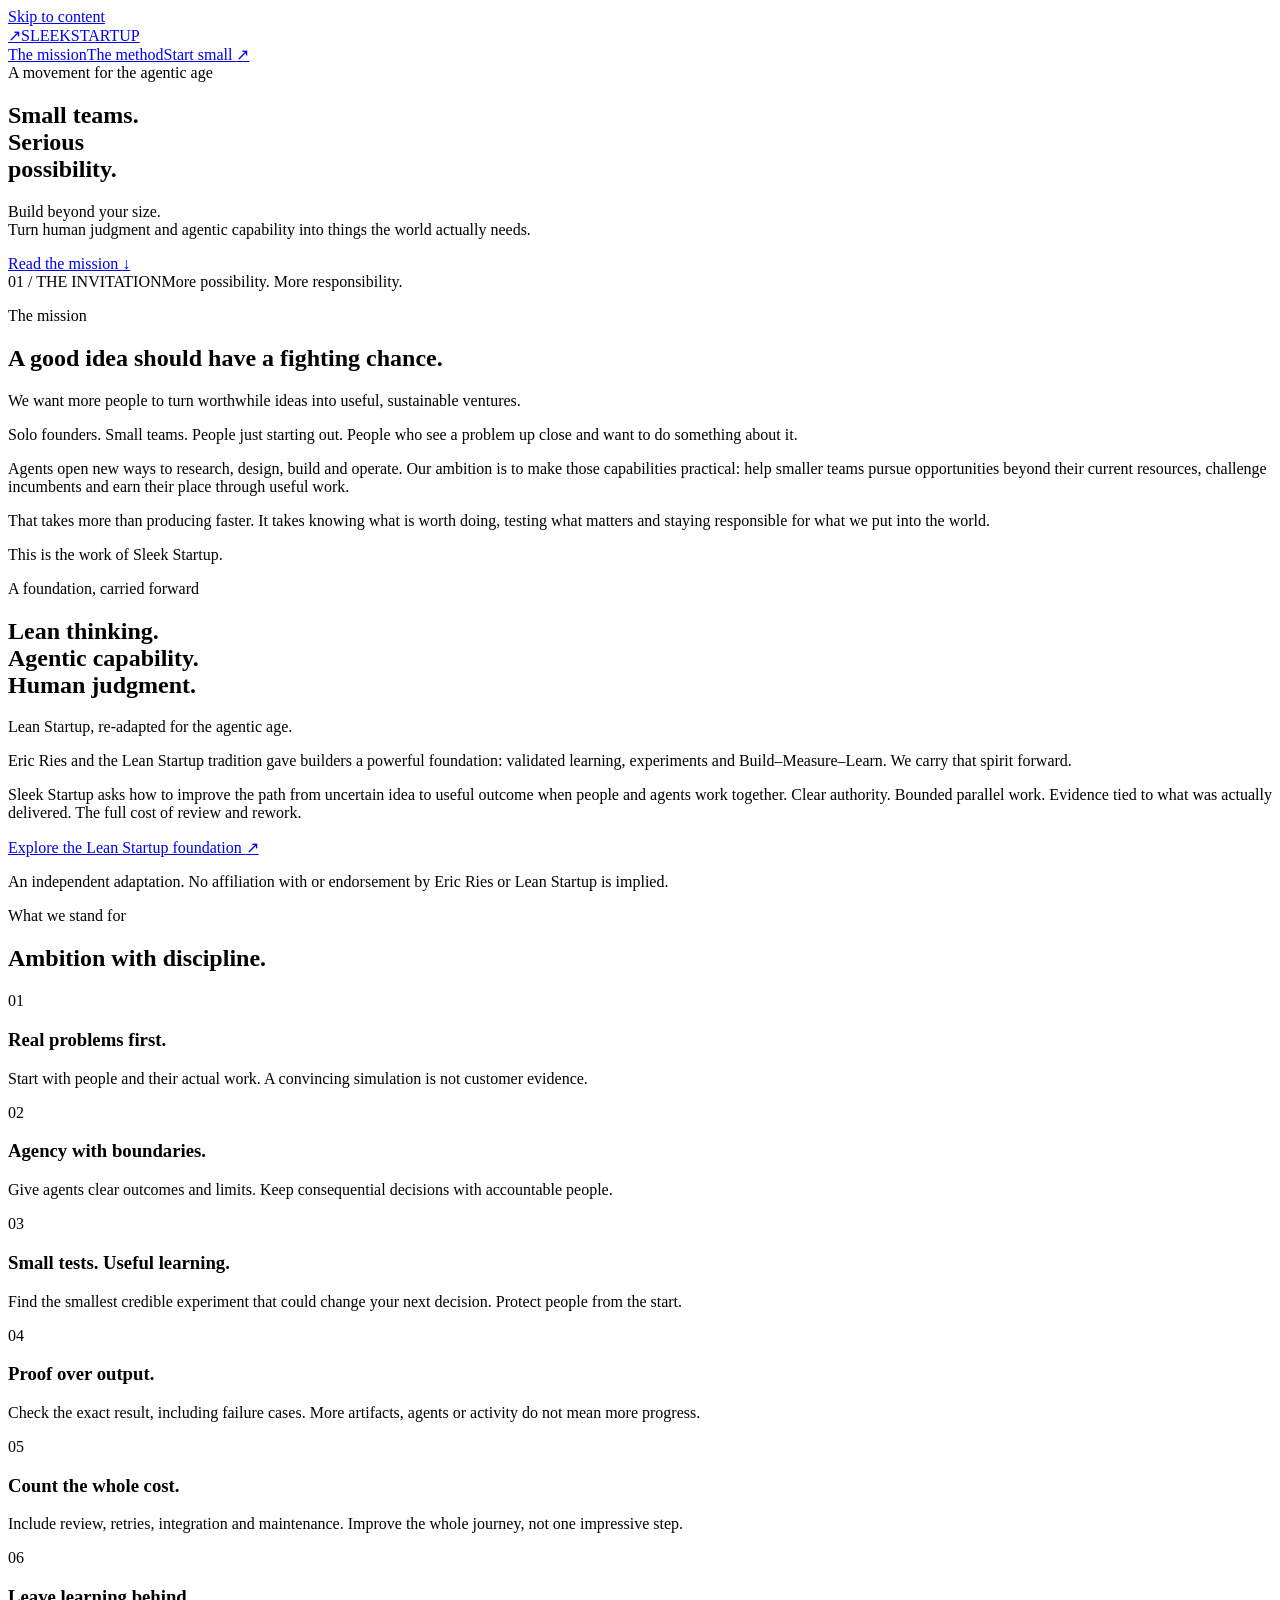
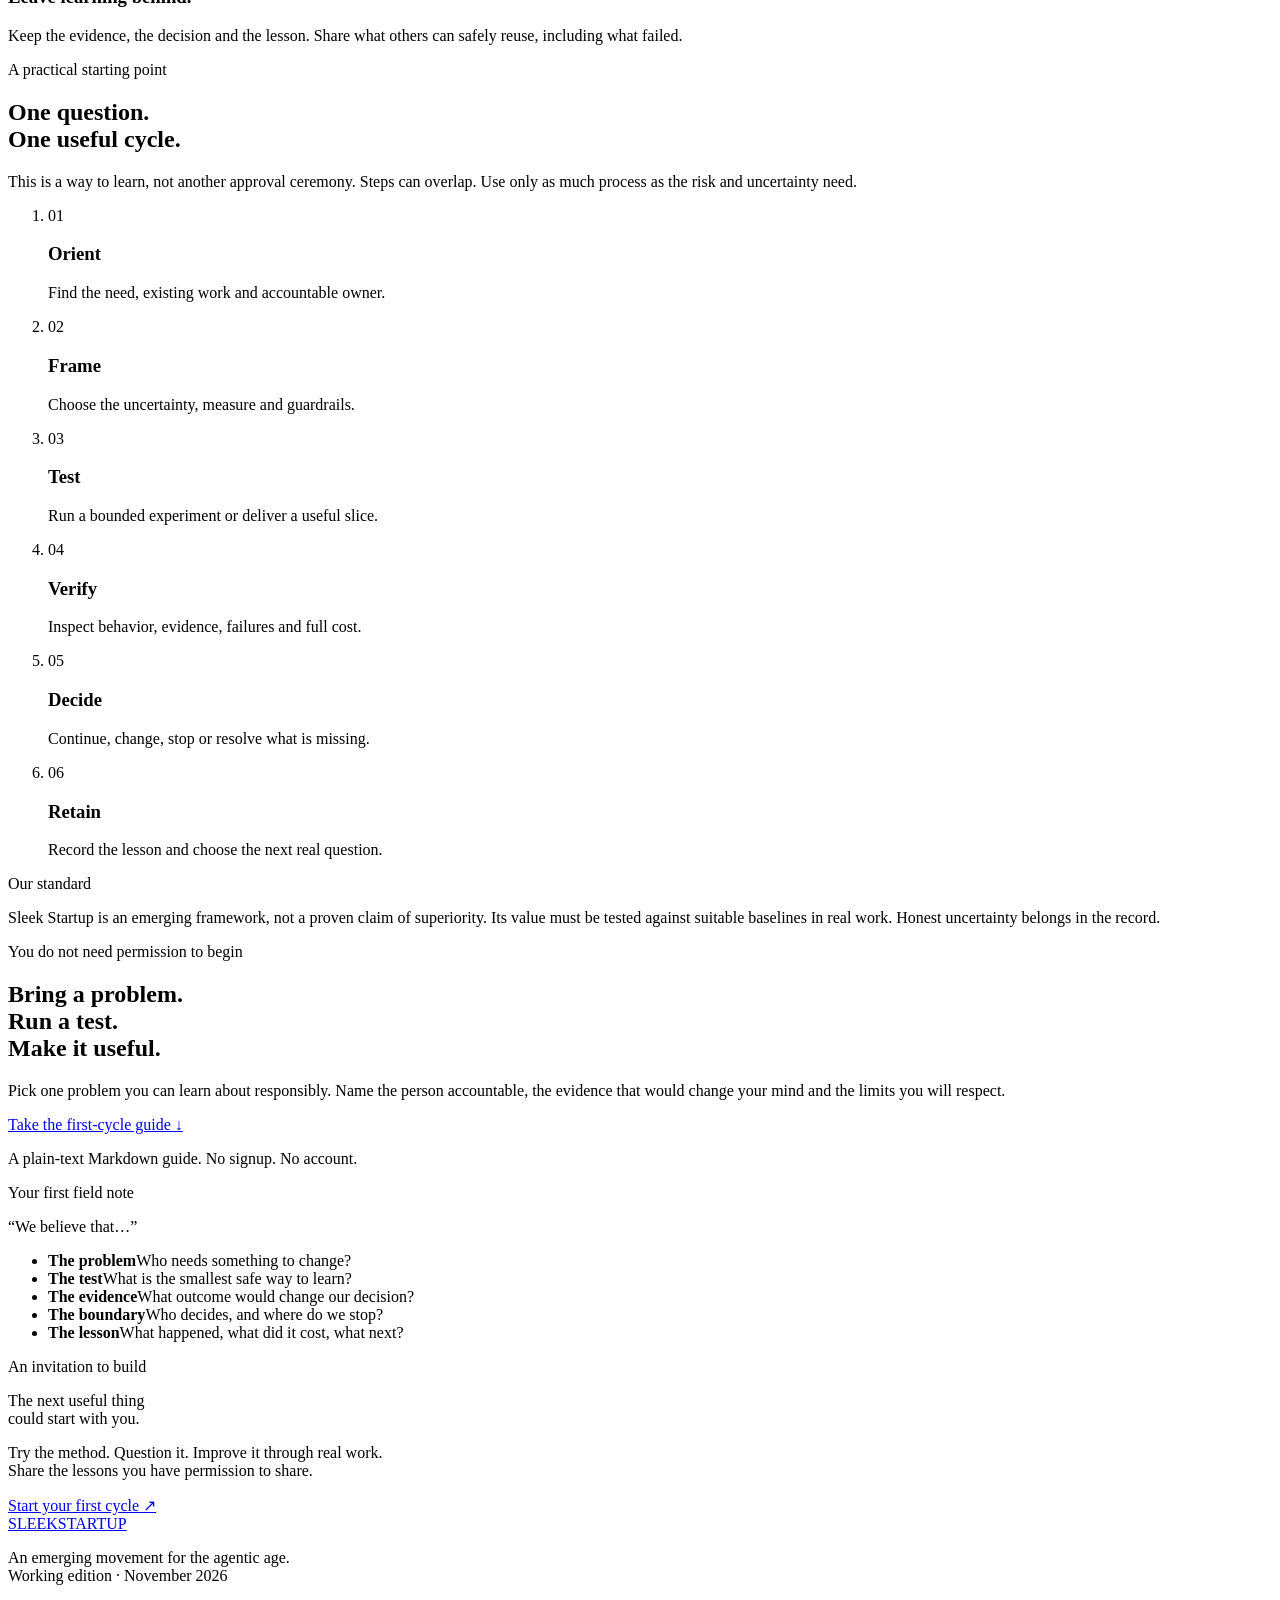
==== site/index.html @ 7b655950 "Add Sleek mission site: index.html" ====
<!doctype html>
<html lang="en">
<head>
<meta charset="utf-8"><meta name="viewport" content="width=device-width, initial-scale=1">
<title>Sleek Startup · Build beyond your size</title>
<meta name="description" content="A movement for founders and small teams building with agents. Lean Startup, re-adapted for the agentic age: real problems, bounded experiments, useful outcomes.">
<meta name="theme-color" content="#f4f1e9">
<meta property="og:title" content="Sleek Startup · Build beyond your size"><meta property="og:description" content="Small teams. Serious possibility. A movement to turn agentic capability into useful, responsible outcomes."><meta property="og:type" content="website">
<link rel="icon" href="favicon.svg" type="image/svg+xml"><link rel="stylesheet" href="styles.css">
</head>
<body>
<a class="skip" href="#main">Skip to content</a>
<header class="nav wrap"><a class="brand" href="#" aria-label="Sleek Startup home"><span class="mark" aria-hidden="true">↗</span>SLEEK<span class="brand-sub">STARTUP</span></a><nav aria-label="Main navigation"><a href="#mission">The mission</a><a href="#method">The method</a><a class="nav-cta" href="#start">Start small <span aria-hidden="true">↗</span></a></nav></header>
<main id="main">
<section class="hero wrap" aria-labelledby="hero-title"><div class="eyebrow"><span class="dot"></span>A movement for the agentic age</div><h1 id="hero-title">Small teams.<br>Serious<br><span class="accent">possibility.</span></h1><div class="hero-bottom"><p>Build beyond your size.<br>Turn human judgment and agentic capability into things the world actually needs.</p><a class="button" href="#mission">Read the mission <span aria-hidden="true">↓</span></a></div><div class="hero-note"><span>01 / THE INVITATION</span><span>More possibility. More responsibility.</span></div></section>
<section class="mission dark" id="mission"><div class="wrap mission-grid"><div><p class="eyebrow">The mission</p><h2>A good idea should have a fighting chance.</h2></div><div class="mission-copy"><p class="lead">We want more people to turn worthwhile ideas into useful, sustainable ventures.</p><p>Solo founders. Small teams. People just starting out. People who see a problem up close and want to do something about it.</p><p>Agents open new ways to research, design, build and operate. Our ambition is to make those capabilities practical: help smaller teams pursue opportunities beyond their current resources, challenge incumbents and earn their place through useful work.</p><p>That takes more than producing faster. It takes knowing what is worth doing, testing what matters and staying responsible for what we put into the world.</p><p class="mission-signoff">This is the work of Sleek Startup.</p></div></div></section>
<section class="wrap inheritance" aria-labelledby="inheritance-title"><p class="eyebrow">A foundation, carried forward</p><div class="split"><h2 id="inheritance-title">Lean thinking.<br>Agentic capability.<br>Human judgment.</h2><div><p class="lead">Lean Startup, re-adapted for the agentic age.</p><p>Eric Ries and the Lean Startup tradition gave builders a powerful foundation: validated learning, experiments and Build–Measure–Learn. We carry that spirit forward.</p><p>Sleek Startup asks how to improve the path from uncertain idea to useful outcome when people and agents work together. Clear authority. Bounded parallel work. Evidence tied to what was actually delivered. The full cost of review and rework.</p><a class="text-link" href="https://theleanstartup.com/principles">Explore the Lean Startup foundation <span aria-hidden="true">↗</span></a><p class="fine">An independent adaptation. No affiliation with or endorsement by Eric Ries or Lean Startup is implied.</p></div></div></section>
<section class="principles wrap" aria-labelledby="principles-title"><div class="section-head"><p class="eyebrow">What we stand for</p><h2 id="principles-title">Ambition with discipline.</h2></div><div class="principle-grid"><article><span class="number">01</span><h3>Real problems first.</h3><p>Start with people and their actual work. A convincing simulation is not customer evidence.</p></article><article><span class="number">02</span><h3>Agency with boundaries.</h3><p>Give agents clear outcomes and limits. Keep consequential decisions with accountable people.</p></article><article><span class="number">03</span><h3>Small tests. Useful learning.</h3><p>Find the smallest credible experiment that could change your next decision. Protect people from the start.</p></article><article><span class="number">04</span><h3>Proof over output.</h3><p>Check the exact result, including failure cases. More artifacts, agents or activity do not mean more progress.</p></article><article><span class="number">05</span><h3>Count the whole cost.</h3><p>Include review, retries, integration and maintenance. Improve the whole journey, not one impressive step.</p></article><article><span class="number">06</span><h3>Leave learning behind.</h3><p>Keep the evidence, the decision and the lesson. Share what others can safely reuse, including what failed.</p></article></div></section>
<section class="method" id="method"><div class="wrap"><div class="section-head"><p class="eyebrow">A practical starting point</p><h2>One question.<br>One useful cycle.</h2><p class="intro">This is a way to learn, not another approval ceremony. Steps can overlap. Use only as much process as the risk and uncertainty need.</p></div><ol class="loop"><li><span>01</span><h3>Orient</h3><p>Find the need, existing work and accountable owner.</p></li><li><span>02</span><h3>Frame</h3><p>Choose the uncertainty, measure and guardrails.</p></li><li><span>03</span><h3>Test</h3><p>Run a bounded experiment or deliver a useful slice.</p></li><li><span>04</span><h3>Verify</h3><p>Inspect behavior, evidence, failures and full cost.</p></li><li><span>05</span><h3>Decide</h3><p>Continue, change, stop or resolve what is missing.</p></li><li><span>06</span><h3>Retain</h3><p>Record the lesson and choose the next real question.</p></li></ol><div class="evidence-note"><span class="evidence-label">Our standard</span><p>Sleek Startup is an emerging framework, not a proven claim of superiority. Its value must be tested against suitable baselines in real work. Honest uncertainty belongs in the record.</p></div></div></section>
<section class="wrap start" id="start"><div><p class="eyebrow">You do not need permission to begin</p><h2>Bring a problem.<br>Run a test.<br><span class="accent">Make it useful.</span></h2><p class="intro">Pick one problem you can learn about responsibly. Name the person accountable, the evidence that would change your mind and the limits you will respect.</p><a class="button" href="first-cycle.md" download>Take the first-cycle guide <span aria-hidden="true">↓</span></a><p class="fine">A plain-text Markdown guide. No signup. No account.</p></div><aside class="field-note"><p class="eyebrow">Your first field note</p><p class="note-title">“We believe that…”</p><ul><li><strong>The problem</strong><span>Who needs something to change?</span></li><li><strong>The test</strong><span>What is the smallest safe way to learn?</span></li><li><strong>The evidence</strong><span>What outcome would change our decision?</span></li><li><strong>The boundary</strong><span>Who decides, and where do we stop?</span></li><li><strong>The lesson</strong><span>What happened, what did it cost, what next?</span></li></ul></aside></section>
<section class="closing dark"><div class="wrap"><p class="eyebrow">An invitation to build</p><p class="closing-line">The next useful thing<br>could start with you.</p><p>Try the method. Question it. Improve it through real work.<br>Share the lessons you have permission to share.</p><a class="text-link" href="#start">Start your first cycle <span aria-hidden="true">↗</span></a></div></section>
</main>
<footer class="wrap footer"><a class="brand" href="#">SLEEK<span class="brand-sub">STARTUP</span></a><p>An emerging movement for the agentic age.<br>Working edition · November 2026</p><a href="https://askaconsult.com">An ASKA initiative <span aria-hidden="true">↗</span></a></footer>
</body></html>
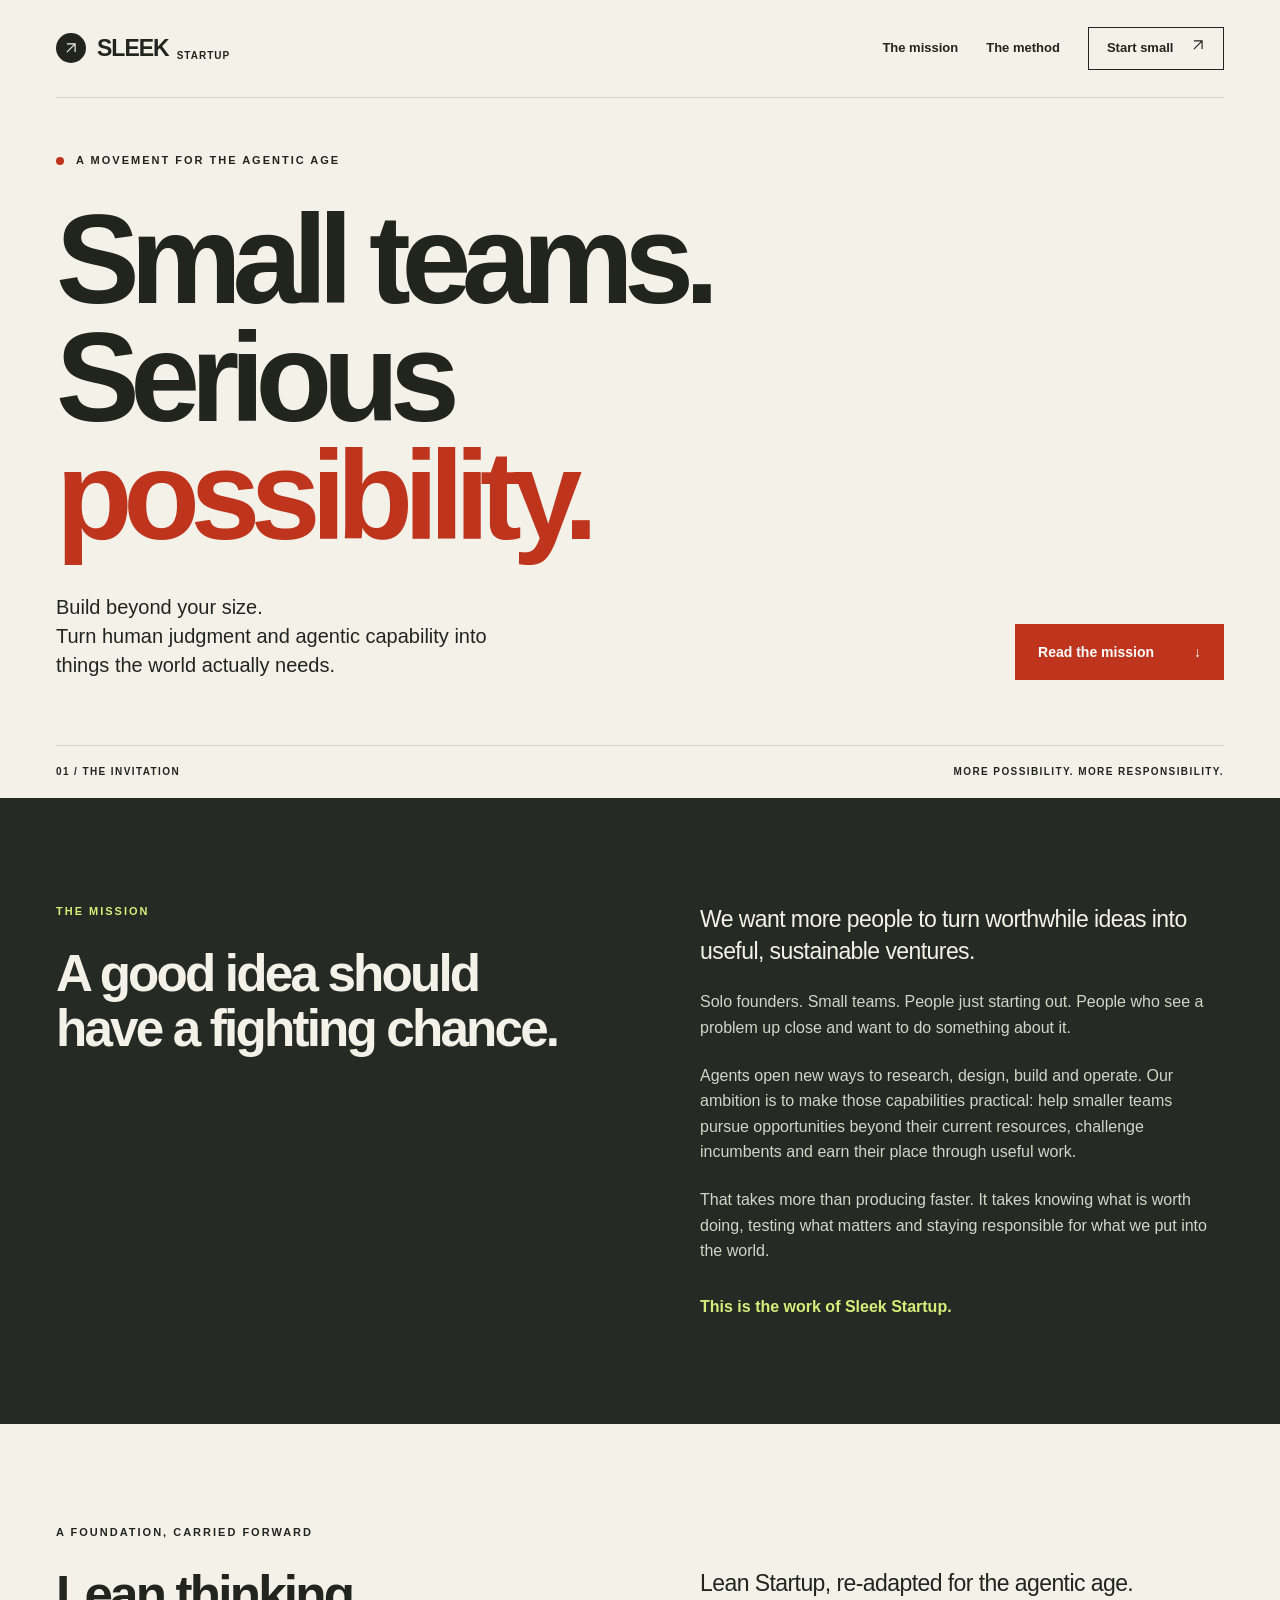
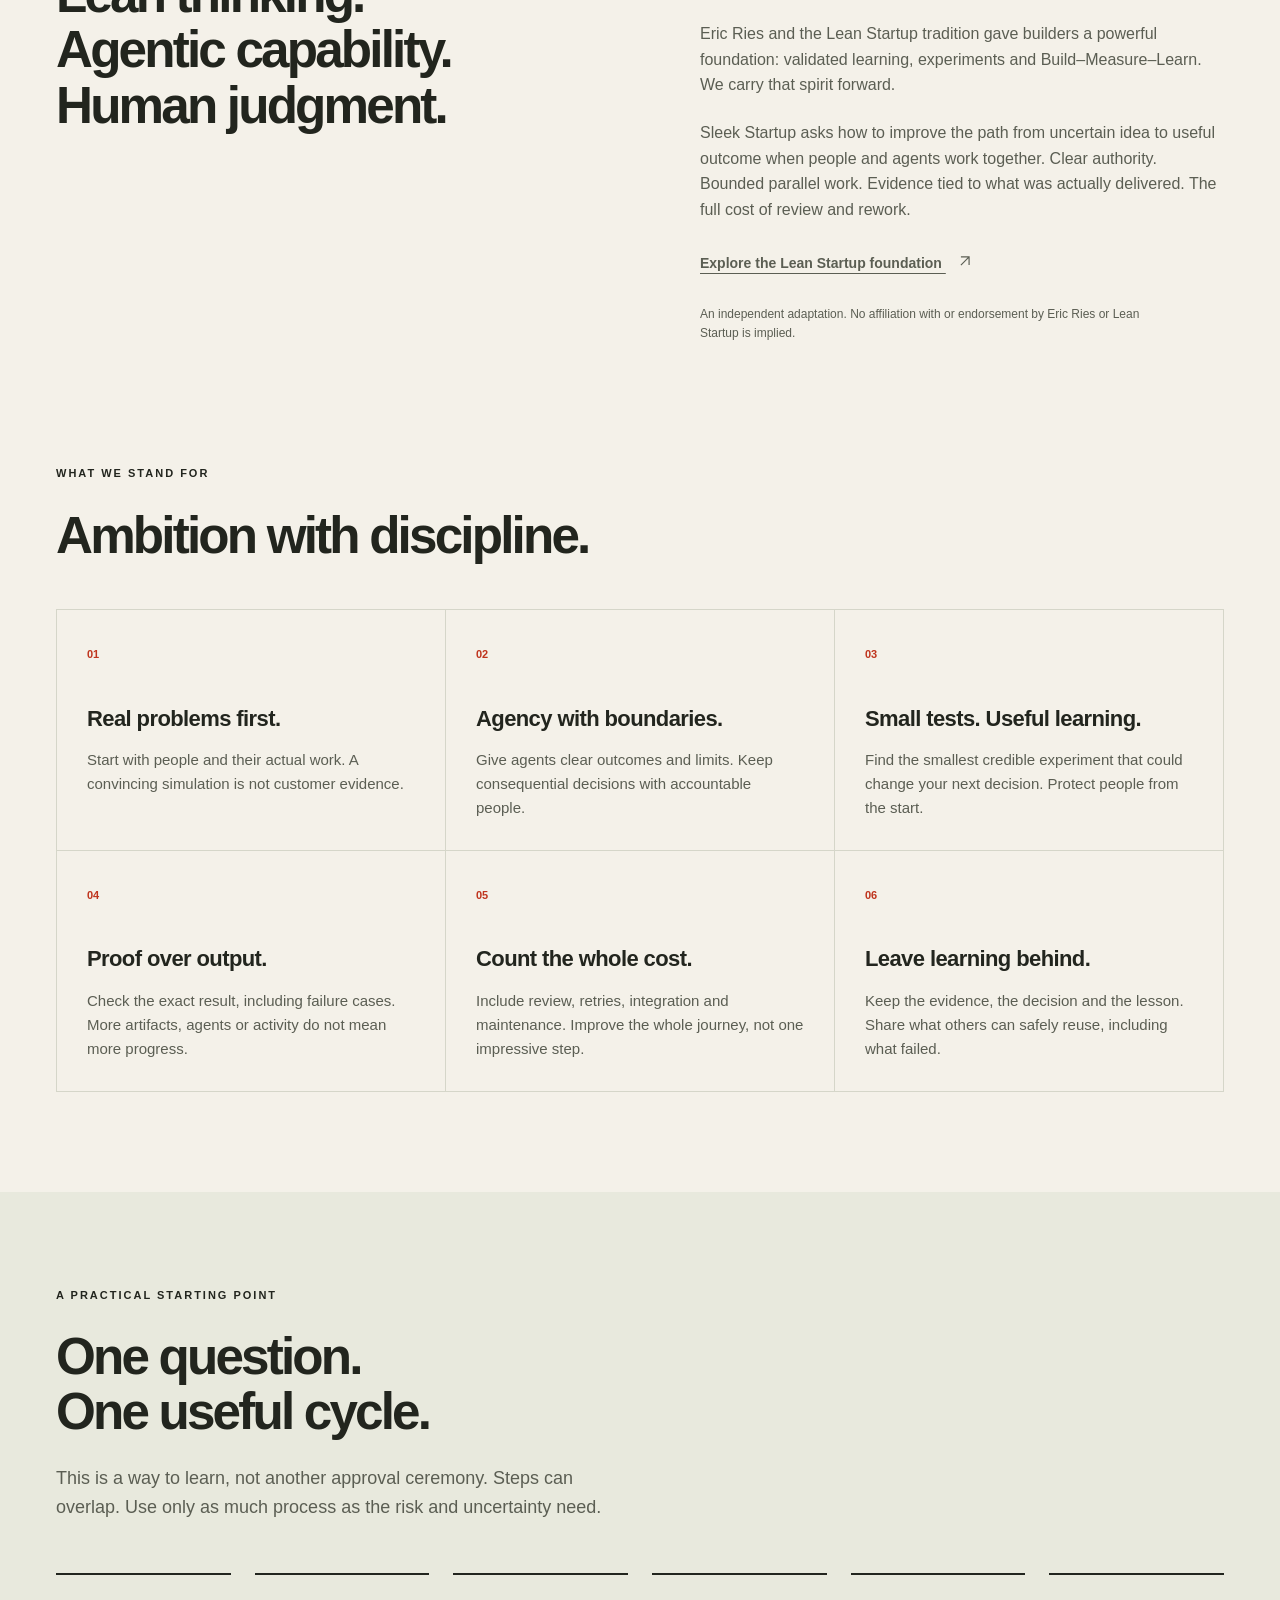
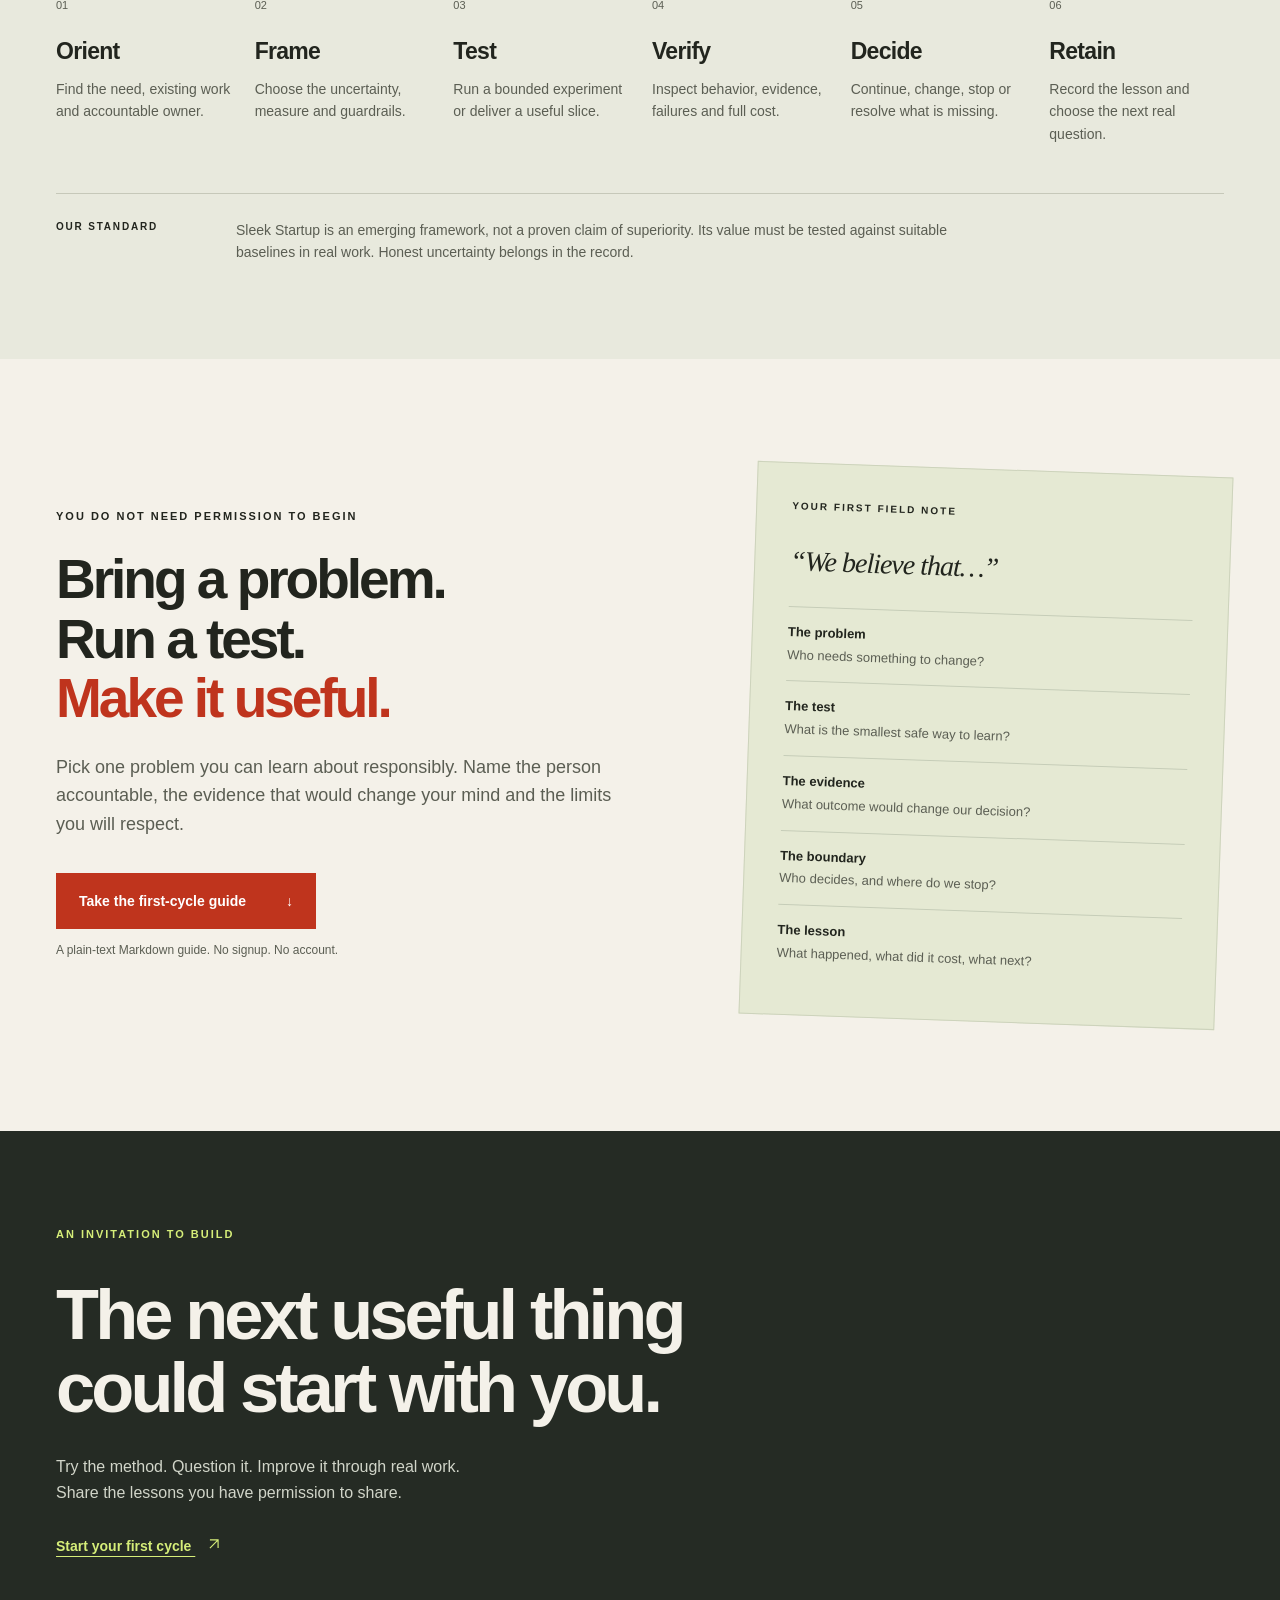
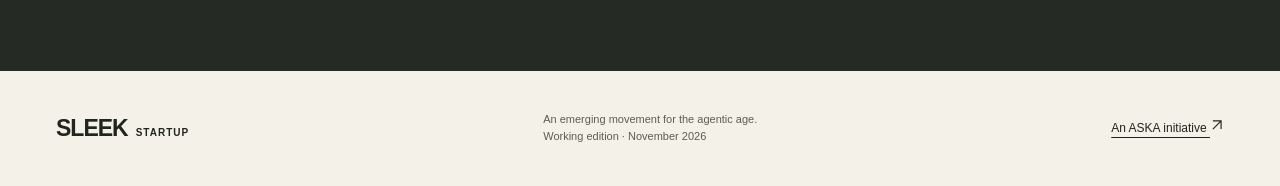
==== commit 8d08bbf8: "Use portable inline SVG arrows instead of font glyphs" ====
--- a/site/index.html
+++ b/site/index.html
@@ -10,15 +10,15 @@
 </head>
 <body>
 <a class="skip" href="#main">Skip to content</a>
-<header class="nav wrap"><a class="brand" href="#" aria-label="Sleek Startup home"><span class="mark" aria-hidden="true">↗</span>SLEEK<span class="brand-sub">STARTUP</span></a><nav aria-label="Main navigation"><a href="#mission">The mission</a><a href="#method">The method</a><a class="nav-cta" href="#start">Start small <span aria-hidden="true">↗</span></a></nav></header>
+<header class="nav wrap"><a class="brand" href="#" aria-label="Sleek Startup home"><span class="mark" aria-hidden="true"><svg width="14" height="14" viewBox="0 0 24 24" fill="none" stroke="currentColor" stroke-width="2" aria-hidden="true" focusable="false"><path d="M5 19 19 5M5 5h14v14"/></svg></span>SLEEK<span class="brand-sub">STARTUP</span></a><nav aria-label="Main navigation"><a href="#mission">The mission</a><a href="#method">The method</a><a class="nav-cta" href="#start">Start small <span aria-hidden="true"><svg width="14" height="14" viewBox="0 0 24 24" fill="none" stroke="currentColor" stroke-width="2" aria-hidden="true" focusable="false"><path d="M5 19 19 5M5 5h14v14"/></svg></span></a></nav></header>
 <main id="main">
 <section class="hero wrap" aria-labelledby="hero-title"><div class="eyebrow"><span class="dot"></span>A movement for the agentic age</div><h1 id="hero-title">Small teams.<br>Serious<br><span class="accent">possibility.</span></h1><div class="hero-bottom"><p>Build beyond your size.<br>Turn human judgment and agentic capability into things the world actually needs.</p><a class="button" href="#mission">Read the mission <span aria-hidden="true">↓</span></a></div><div class="hero-note"><span>01 / THE INVITATION</span><span>More possibility. More responsibility.</span></div></section>
 <section class="mission dark" id="mission"><div class="wrap mission-grid"><div><p class="eyebrow">The mission</p><h2>A good idea should have a fighting chance.</h2></div><div class="mission-copy"><p class="lead">We want more people to turn worthwhile ideas into useful, sustainable ventures.</p><p>Solo founders. Small teams. People just starting out. People who see a problem up close and want to do something about it.</p><p>Agents open new ways to research, design, build and operate. Our ambition is to make those capabilities practical: help smaller teams pursue opportunities beyond their current resources, challenge incumbents and earn their place through useful work.</p><p>That takes more than producing faster. It takes knowing what is worth doing, testing what matters and staying responsible for what we put into the world.</p><p class="mission-signoff">This is the work of Sleek Startup.</p></div></div></section>
-<section class="wrap inheritance" aria-labelledby="inheritance-title"><p class="eyebrow">A foundation, carried forward</p><div class="split"><h2 id="inheritance-title">Lean thinking.<br>Agentic capability.<br>Human judgment.</h2><div><p class="lead">Lean Startup, re-adapted for the agentic age.</p><p>Eric Ries and the Lean Startup tradition gave builders a powerful foundation: validated learning, experiments and Build–Measure–Learn. We carry that spirit forward.</p><p>Sleek Startup asks how to improve the path from uncertain idea to useful outcome when people and agents work together. Clear authority. Bounded parallel work. Evidence tied to what was actually delivered. The full cost of review and rework.</p><a class="text-link" href="https://theleanstartup.com/principles">Explore the Lean Startup foundation <span aria-hidden="true">↗</span></a><p class="fine">An independent adaptation. No affiliation with or endorsement by Eric Ries or Lean Startup is implied.</p></div></div></section>
+<section class="wrap inheritance" aria-labelledby="inheritance-title"><p class="eyebrow">A foundation, carried forward</p><div class="split"><h2 id="inheritance-title">Lean thinking.<br>Agentic capability.<br>Human judgment.</h2><div><p class="lead">Lean Startup, re-adapted for the agentic age.</p><p>Eric Ries and the Lean Startup tradition gave builders a powerful foundation: validated learning, experiments and Build–Measure–Learn. We carry that spirit forward.</p><p>Sleek Startup asks how to improve the path from uncertain idea to useful outcome when people and agents work together. Clear authority. Bounded parallel work. Evidence tied to what was actually delivered. The full cost of review and rework.</p><a class="text-link" href="https://theleanstartup.com/principles">Explore the Lean Startup foundation <span aria-hidden="true"><svg width="14" height="14" viewBox="0 0 24 24" fill="none" stroke="currentColor" stroke-width="2" aria-hidden="true" focusable="false"><path d="M5 19 19 5M5 5h14v14"/></svg></span></a><p class="fine">An independent adaptation. No affiliation with or endorsement by Eric Ries or Lean Startup is implied.</p></div></div></section>
 <section class="principles wrap" aria-labelledby="principles-title"><div class="section-head"><p class="eyebrow">What we stand for</p><h2 id="principles-title">Ambition with discipline.</h2></div><div class="principle-grid"><article><span class="number">01</span><h3>Real problems first.</h3><p>Start with people and their actual work. A convincing simulation is not customer evidence.</p></article><article><span class="number">02</span><h3>Agency with boundaries.</h3><p>Give agents clear outcomes and limits. Keep consequential decisions with accountable people.</p></article><article><span class="number">03</span><h3>Small tests. Useful learning.</h3><p>Find the smallest credible experiment that could change your next decision. Protect people from the start.</p></article><article><span class="number">04</span><h3>Proof over output.</h3><p>Check the exact result, including failure cases. More artifacts, agents or activity do not mean more progress.</p></article><article><span class="number">05</span><h3>Count the whole cost.</h3><p>Include review, retries, integration and maintenance. Improve the whole journey, not one impressive step.</p></article><article><span class="number">06</span><h3>Leave learning behind.</h3><p>Keep the evidence, the decision and the lesson. Share what others can safely reuse, including what failed.</p></article></div></section>
 <section class="method" id="method"><div class="wrap"><div class="section-head"><p class="eyebrow">A practical starting point</p><h2>One question.<br>One useful cycle.</h2><p class="intro">This is a way to learn, not another approval ceremony. Steps can overlap. Use only as much process as the risk and uncertainty need.</p></div><ol class="loop"><li><span>01</span><h3>Orient</h3><p>Find the need, existing work and accountable owner.</p></li><li><span>02</span><h3>Frame</h3><p>Choose the uncertainty, measure and guardrails.</p></li><li><span>03</span><h3>Test</h3><p>Run a bounded experiment or deliver a useful slice.</p></li><li><span>04</span><h3>Verify</h3><p>Inspect behavior, evidence, failures and full cost.</p></li><li><span>05</span><h3>Decide</h3><p>Continue, change, stop or resolve what is missing.</p></li><li><span>06</span><h3>Retain</h3><p>Record the lesson and choose the next real question.</p></li></ol><div class="evidence-note"><span class="evidence-label">Our standard</span><p>Sleek Startup is an emerging framework, not a proven claim of superiority. Its value must be tested against suitable baselines in real work. Honest uncertainty belongs in the record.</p></div></div></section>
 <section class="wrap start" id="start"><div><p class="eyebrow">You do not need permission to begin</p><h2>Bring a problem.<br>Run a test.<br><span class="accent">Make it useful.</span></h2><p class="intro">Pick one problem you can learn about responsibly. Name the person accountable, the evidence that would change your mind and the limits you will respect.</p><a class="button" href="first-cycle.md" download>Take the first-cycle guide <span aria-hidden="true">↓</span></a><p class="fine">A plain-text Markdown guide. No signup. No account.</p></div><aside class="field-note"><p class="eyebrow">Your first field note</p><p class="note-title">“We believe that…”</p><ul><li><strong>The problem</strong><span>Who needs something to change?</span></li><li><strong>The test</strong><span>What is the smallest safe way to learn?</span></li><li><strong>The evidence</strong><span>What outcome would change our decision?</span></li><li><strong>The boundary</strong><span>Who decides, and where do we stop?</span></li><li><strong>The lesson</strong><span>What happened, what did it cost, what next?</span></li></ul></aside></section>
-<section class="closing dark"><div class="wrap"><p class="eyebrow">An invitation to build</p><p class="closing-line">The next useful thing<br>could start with you.</p><p>Try the method. Question it. Improve it through real work.<br>Share the lessons you have permission to share.</p><a class="text-link" href="#start">Start your first cycle <span aria-hidden="true">↗</span></a></div></section>
+<section class="closing dark"><div class="wrap"><p class="eyebrow">An invitation to build</p><p class="closing-line">The next useful thing<br>could start with you.</p><p>Try the method. Question it. Improve it through real work.<br>Share the lessons you have permission to share.</p><a class="text-link" href="#start">Start your first cycle <span aria-hidden="true"><svg width="14" height="14" viewBox="0 0 24 24" fill="none" stroke="currentColor" stroke-width="2" aria-hidden="true" focusable="false"><path d="M5 19 19 5M5 5h14v14"/></svg></span></a></div></section>
 </main>
-<footer class="wrap footer"><a class="brand" href="#">SLEEK<span class="brand-sub">STARTUP</span></a><p>An emerging movement for the agentic age.<br>Working edition · November 2026</p><a href="https://askaconsult.com">An ASKA initiative <span aria-hidden="true">↗</span></a></footer>
+<footer class="wrap footer"><a class="brand" href="#">SLEEK<span class="brand-sub">STARTUP</span></a><p>An emerging movement for the agentic age.<br>Working edition · November 2026</p><a href="https://askaconsult.com">An ASKA initiative <span aria-hidden="true"><svg width="14" height="14" viewBox="0 0 24 24" fill="none" stroke="currentColor" stroke-width="2" aria-hidden="true" focusable="false"><path d="M5 19 19 5M5 5h14v14"/></svg></span></a></footer>
 </body></html>
--- a/site/styles.css
+++ b/site/styles.css
@@ -0,0 +1 @@
+:root{--paper:#f4f1e9;--ink:#22251e;--muted:#5b5e53;--line:#d5d6c9;--accent:#bf341d;--lime:#d6ee79;--dark:#252b24}*{box-sizing:border-box}html{scroll-behavior:smooth;scroll-padding-top:2rem}body{margin:0;background:var(--paper);color:var(--ink);font-family:Arial,Helvetica,sans-serif;line-height:1.6}a{color:inherit;text-underline-offset:5px}a:focus-visible{outline:3px solid var(--accent);outline-offset:6px}.wrap{width:min(1280px,calc(100% - 112px));margin-inline:auto}.nav{display:flex;align-items:center;justify-content:space-between;padding-block:27px;border-bottom:1px solid var(--line)}.brand{display:flex;align-items:center;gap:8px;text-decoration:none;font-size:23px;line-height:1;font-weight:900;letter-spacing:-1px}.brand-sub{font-size:10px;letter-spacing:1px;align-self:flex-end;padding-bottom:2px}.mark{display:grid;place-items:center;width:30px;height:30px;border-radius:50%;background:var(--ink);color:var(--paper);font-size:22px;margin-right:3px}.nav nav{display:flex;gap:28px;align-items:center;font-size:13px;font-weight:600}.nav nav a{text-decoration:none}.nav-cta{border:1px solid var(--ink);padding:10px 18px}.nav-cta span{margin-left:14px}.eyebrow{font-size:11px;letter-spacing:2px;font-weight:700;text-transform:uppercase;margin:0 0 25px;display:flex;align-items:center;gap:12px}.dot{width:8px;height:8px;border-radius:50%;background:var(--accent)}.hero{padding-top:54px}.hero h1{font-size:clamp(74px,9.8vw,142px);line-height:.94;letter-spacing:-.075em;margin:32px 0 38px;font-weight:800}.accent{color:var(--accent)}.hero-bottom{display:flex;justify-content:space-between;align-items:flex-end;gap:40px;margin-bottom:65px}.hero-bottom p{max-width:460px;font-size:20px;line-height:1.45;margin:0}.button{display:inline-flex;gap:40px;justify-content:space-between;align-items:center;background:var(--accent);color:white;padding:17px 23px;font-size:14px;text-decoration:none;font-weight:700;white-space:nowrap;transition:background .2s}.button:hover{background:#922915}.hero-note{border-top:1px solid var(--line);padding-block:18px;font-size:10px;font-weight:700;letter-spacing:1.4px;display:flex;justify-content:space-between;text-transform:uppercase}.dark{background:var(--dark);color:var(--paper)}.mission{padding-block:105px}.mission-grid{display:grid;grid-template-columns:1fr 1fr;gap:120px}.dark .eyebrow{color:var(--lime)}h2{font-size:clamp(36px,4vw,57px);line-height:1.08;letter-spacing:-.055em;margin:0;font-weight:700}p{margin:0 0 22px}.mission-copy{color:#d1d5c9}.lead{font-size:23px;line-height:1.4;letter-spacing:-.025em;color:var(--ink)}.dark .lead{color:var(--paper)}.mission-signoff{color:var(--lime);font-weight:700;margin:30px 0 0}.inheritance{padding-block:100px}.split{display:grid;grid-template-columns:1fr 1fr;gap:120px}.split>div{color:var(--muted)}.text-link{display:inline-block;font-size:14px;font-weight:700;margin:8px 0 18px}.text-link span{margin-left:12px}.fine{font-size:12px;line-height:1.6;color:var(--muted);margin-top:12px;max-width:440px}.principles{padding-bottom:100px}.section-head{margin-bottom:46px}.principle-grid{display:grid;grid-template-columns:repeat(3,1fr);border-top:1px solid var(--line);border-left:1px solid var(--line)}.principle-grid article{padding:30px;border-right:1px solid var(--line);border-bottom:1px solid var(--line)}.number{font-size:11px;color:var(--accent);font-weight:700}.principle-grid h3{font-size:22px;letter-spacing:-.6px;margin:35px 0 12px}.principle-grid p{color:var(--muted);font-size:15px;margin:0}.method{padding-block:95px;background:#e8e9dd}.intro{max-width:560px;color:var(--muted);font-size:18px;margin-top:24px}.loop{padding:0;margin:52px 0 48px;list-style:none;display:grid;grid-template-columns:repeat(6,1fr);gap:24px}.loop li{border-top:2px solid var(--ink);padding-top:16px}.loop span{font-size:11px;color:var(--muted)}.loop h3{font-size:23px;letter-spacing:-.7px;margin:16px 0 8px}.loop p{font-size:14px;color:var(--muted);margin:0}.evidence-note{display:grid;grid-template-columns:150px 1fr;gap:30px;border-top:1px solid #c6c8b9;padding-top:25px}.evidence-label{text-transform:uppercase;letter-spacing:1.8px;font-size:10px;font-weight:700}.evidence-note p{font-size:14px;max-width:760px;margin:0;color:var(--muted)}.start{padding-block:110px;display:grid;grid-template-columns:1.2fr 1fr;gap:120px;align-items:center}.start h2{font-size:clamp(42px,4.3vw,64px)}.start .button{margin-top:12px}.field-note{padding:35px;background:#e5e9d3;transform:rotate(2deg);border:1px solid #cdd3bc}.field-note .eyebrow{font-size:10px}.note-title{font-size:28px;font-family:Georgia,serif;font-style:italic;letter-spacing:-1px}.field-note ul{list-style:none;padding:0;margin:0}.field-note li{border-top:1px solid #c6cdb8;padding:15px 0;display:grid;gap:2px}.field-note strong{font-size:13px}.field-note span{font-size:13px;color:var(--muted)}.closing{padding-block:95px}.closing-line{font-size:clamp(40px,5.5vw,78px);line-height:1.03;font-weight:700;letter-spacing:-.055em;margin:35px 0 30px}.closing p:not(.closing-line):not(.eyebrow){color:#d1d5c9}.closing .text-link{color:var(--lime)}.footer{display:flex;justify-content:space-between;align-items:center;gap:30px;padding-block:40px}.footer p{font-size:11px;color:var(--muted);margin:0}.footer>a:last-child{font-size:12px}.skip{position:absolute;left:16px;top:-100px;background:var(--ink);color:white;padding:12px;z-index:10}.skip:focus{top:12px}@media(min-width:1500px){.hero h1{font-size:150px}}@media(max-width:1050px){.wrap{width:calc(100% - 64px)}.mission-grid,.split,.start{gap:55px}.loop{grid-template-columns:repeat(3,1fr);row-gap:35px}.principle-grid article{padding:25px}.hero h1{font-size:12vw}.start{grid-template-columns:1.1fr 1fr}.field-note{padding:25px}}@media(max-width:700px){.wrap{width:calc(100% - 40px)}.nav{padding-block:22px}.nav nav{gap:0}.nav nav>a:not(.nav-cta){display:none}.brand{font-size:20px}.brand-sub{font-size:8px}.mark{width:26px;height:26px;font-size:20px}.nav-cta{font-size:12px;padding:9px 12px}.nav-cta span{margin-left:8px}.hero{padding-top:37px}.eyebrow{font-size:9px;letter-spacing:1.6px}.hero h1{font-size:clamp(60px,14.8vw,102px);margin:30px 0}.hero-bottom{display:block;margin-bottom:38px}.hero-bottom p{font-size:18px;max-width:350px}.hero-bottom .button{margin-top:28px}.hero-note{font-size:8px;letter-spacing:.7px;gap:20px;align-items:center}.hero-note span:last-child{text-align:right;max-width:135px}.mission,.inheritance,.method,.closing{padding-block:64px}.mission-grid,.split,.start{grid-template-columns:1fr;gap:32px}.mission h2{max-width:390px}.lead{font-size:21px}.principle-grid{grid-template-columns:1fr 1fr}.principle-grid article{padding:22px 18px}.principle-grid h3{font-size:20px;margin-top:24px}.principle-grid p{font-size:14px}.principles{padding-bottom:64px}.section-head{margin-bottom:30px}.loop{grid-template-columns:1fr 1fr;gap:26px;margin-block:34px}.loop h3{font-size:22px}.evidence-note{grid-template-columns:1fr;gap:12px}.intro{font-size:17px}.start{padding-block:64px;gap:40px}.field-note{transform:none;padding:28px}.footer{flex-wrap:wrap;align-items:flex-start;gap:24px}.footer p{order:3;flex-basis:100%}.footer>a:last-child{margin-left:auto;font-size:11px}.closing p br{display:none}}@media(prefers-reduced-motion:reduce){html{scroll-behavior:auto}.button{transition:none}}@media print{.nav nav,.button,.hero-note{display:none}.dark{background:white;color:black}.dark .lead,.dark .eyebrow,.mission-copy,.closing p:not(.closing-line):not(.eyebrow){color:black}.wrap{width:100%}.hero h1{font-size:64px}section{break-inside:avoid}.mission,.inheritance,.method,.closing,.start{padding-block:30px}}
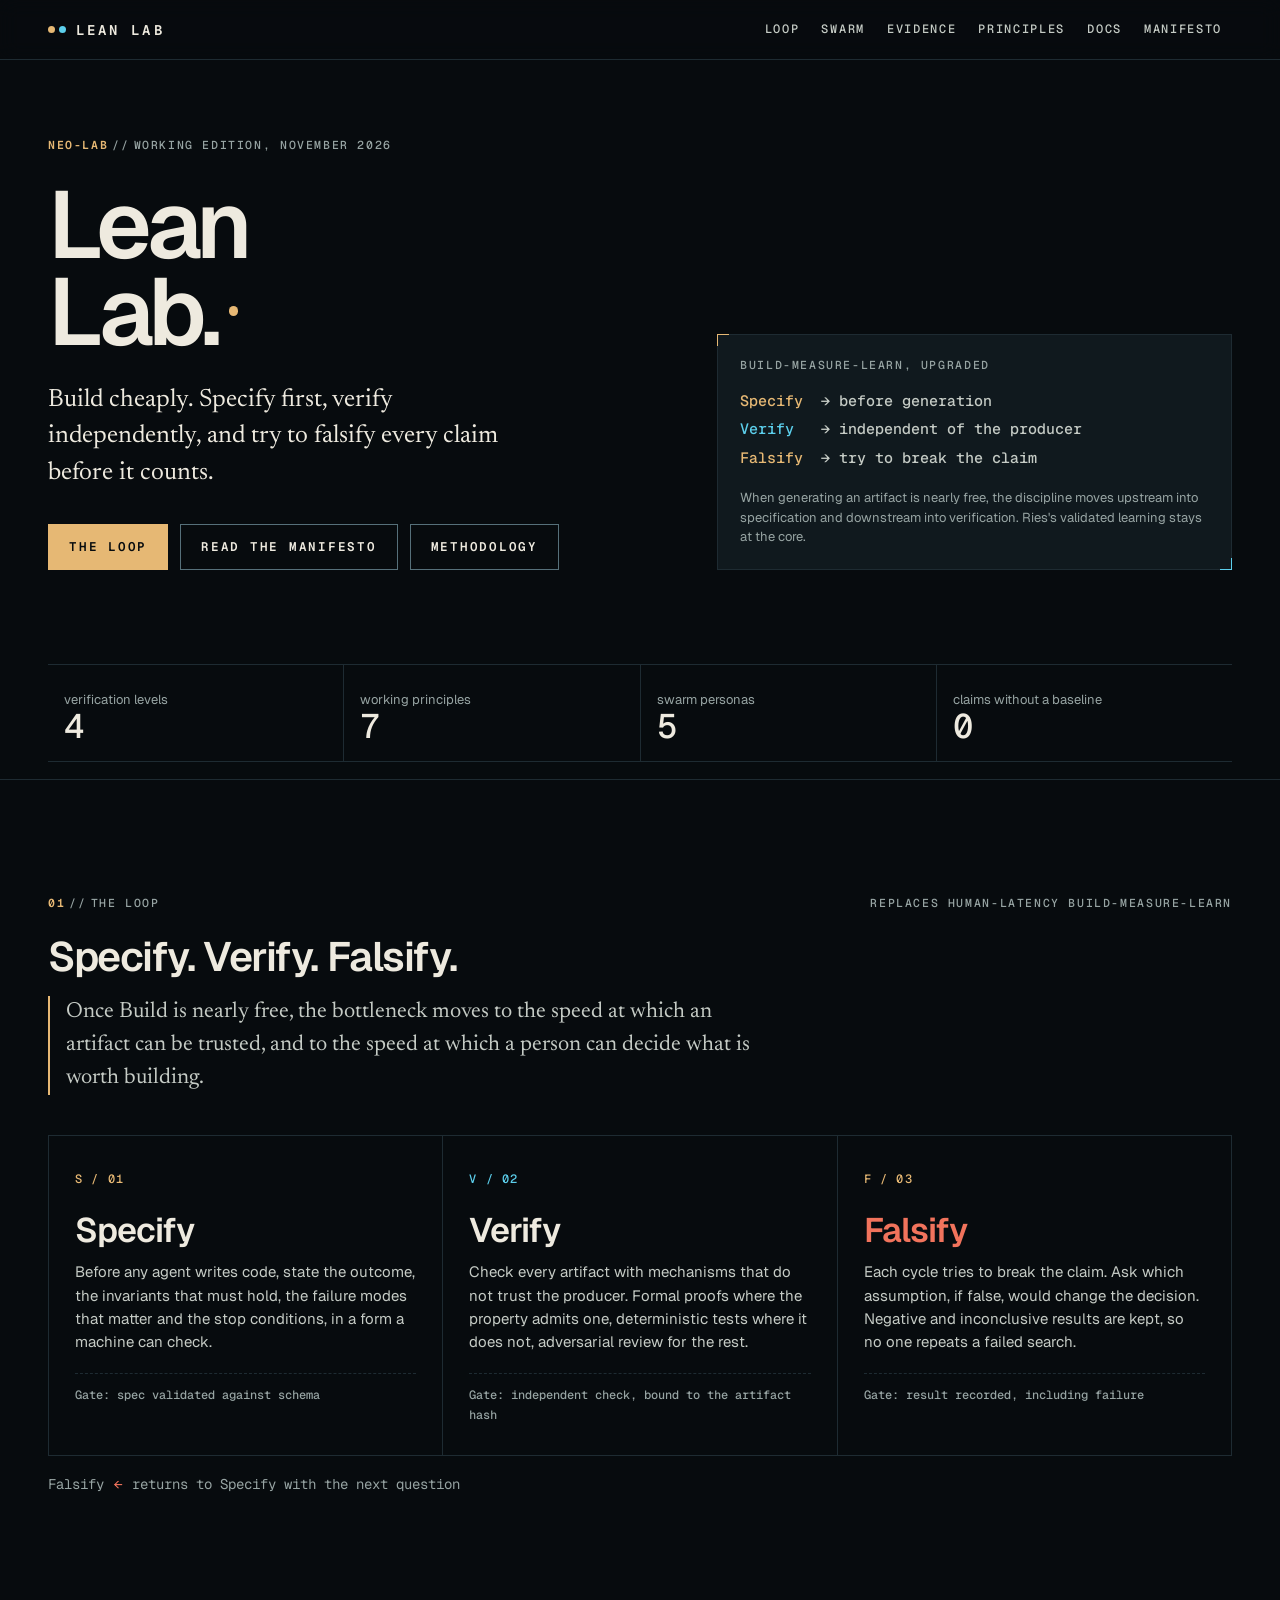
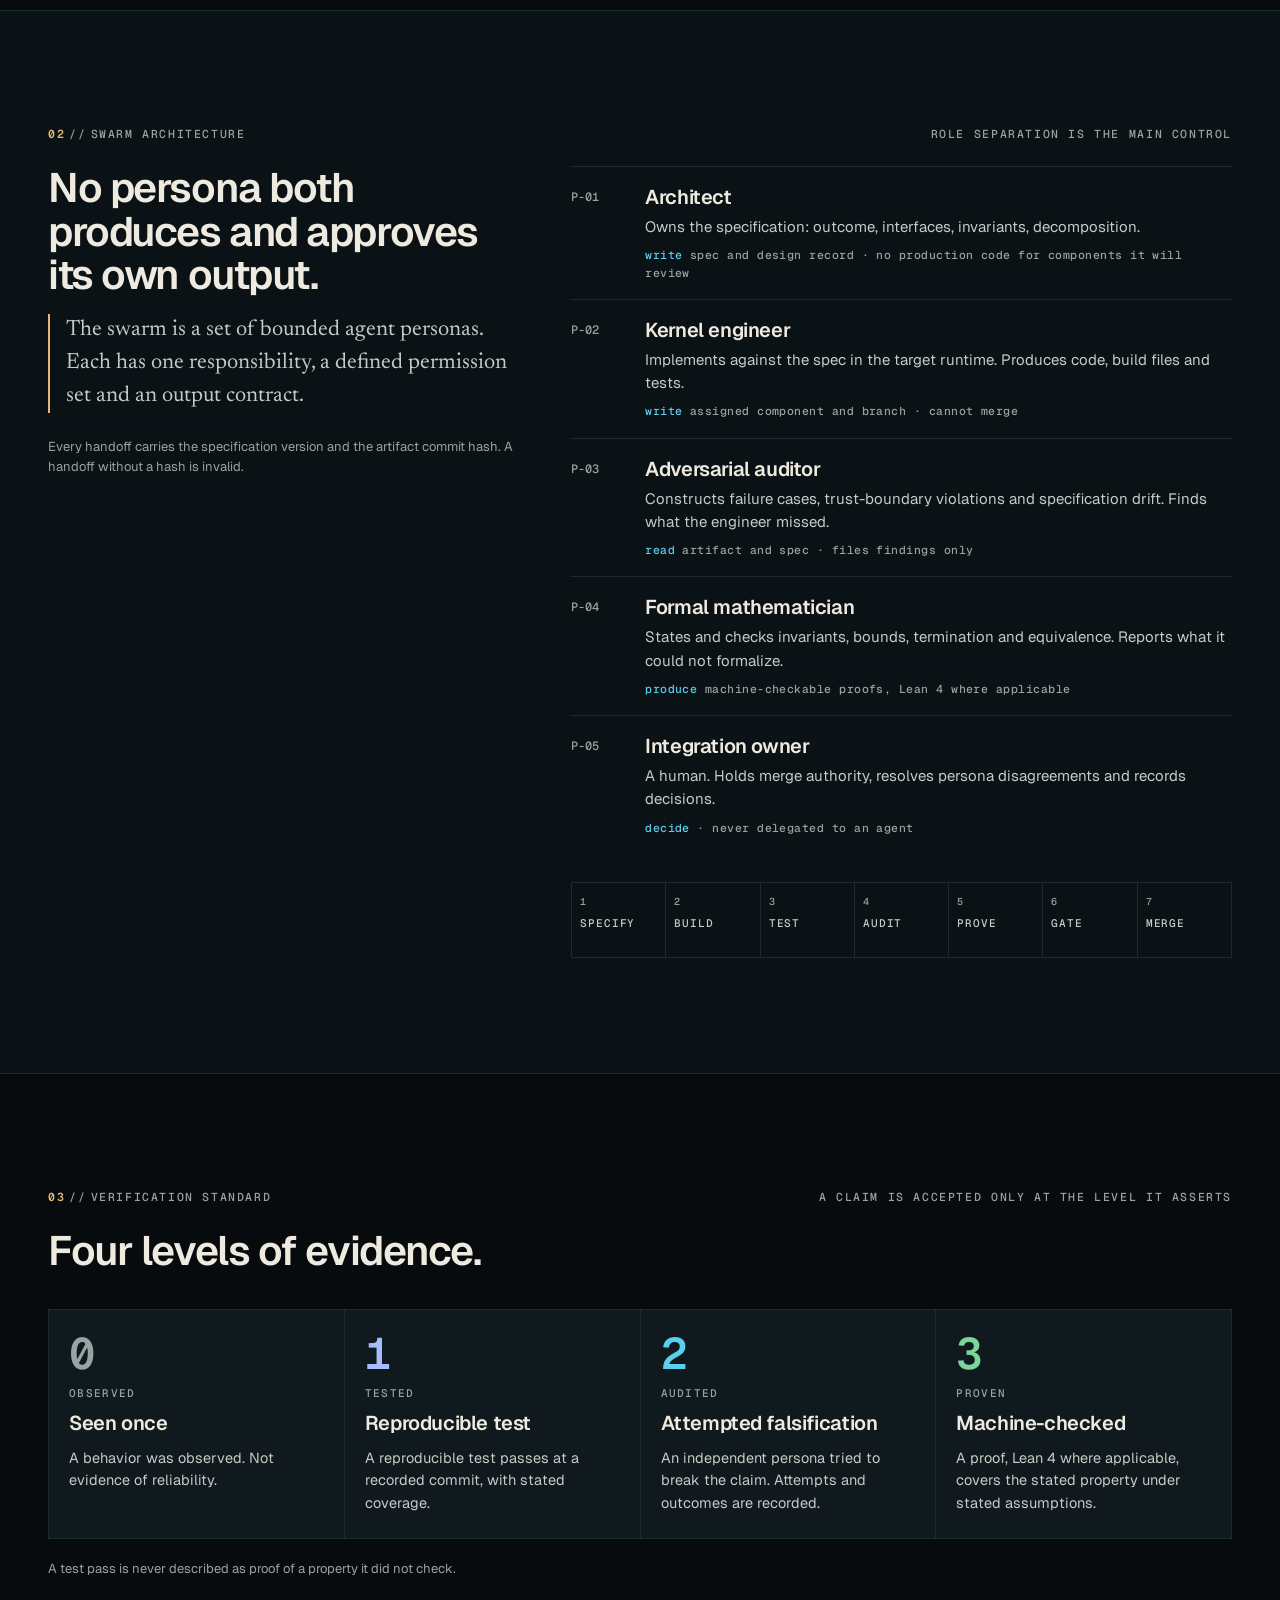
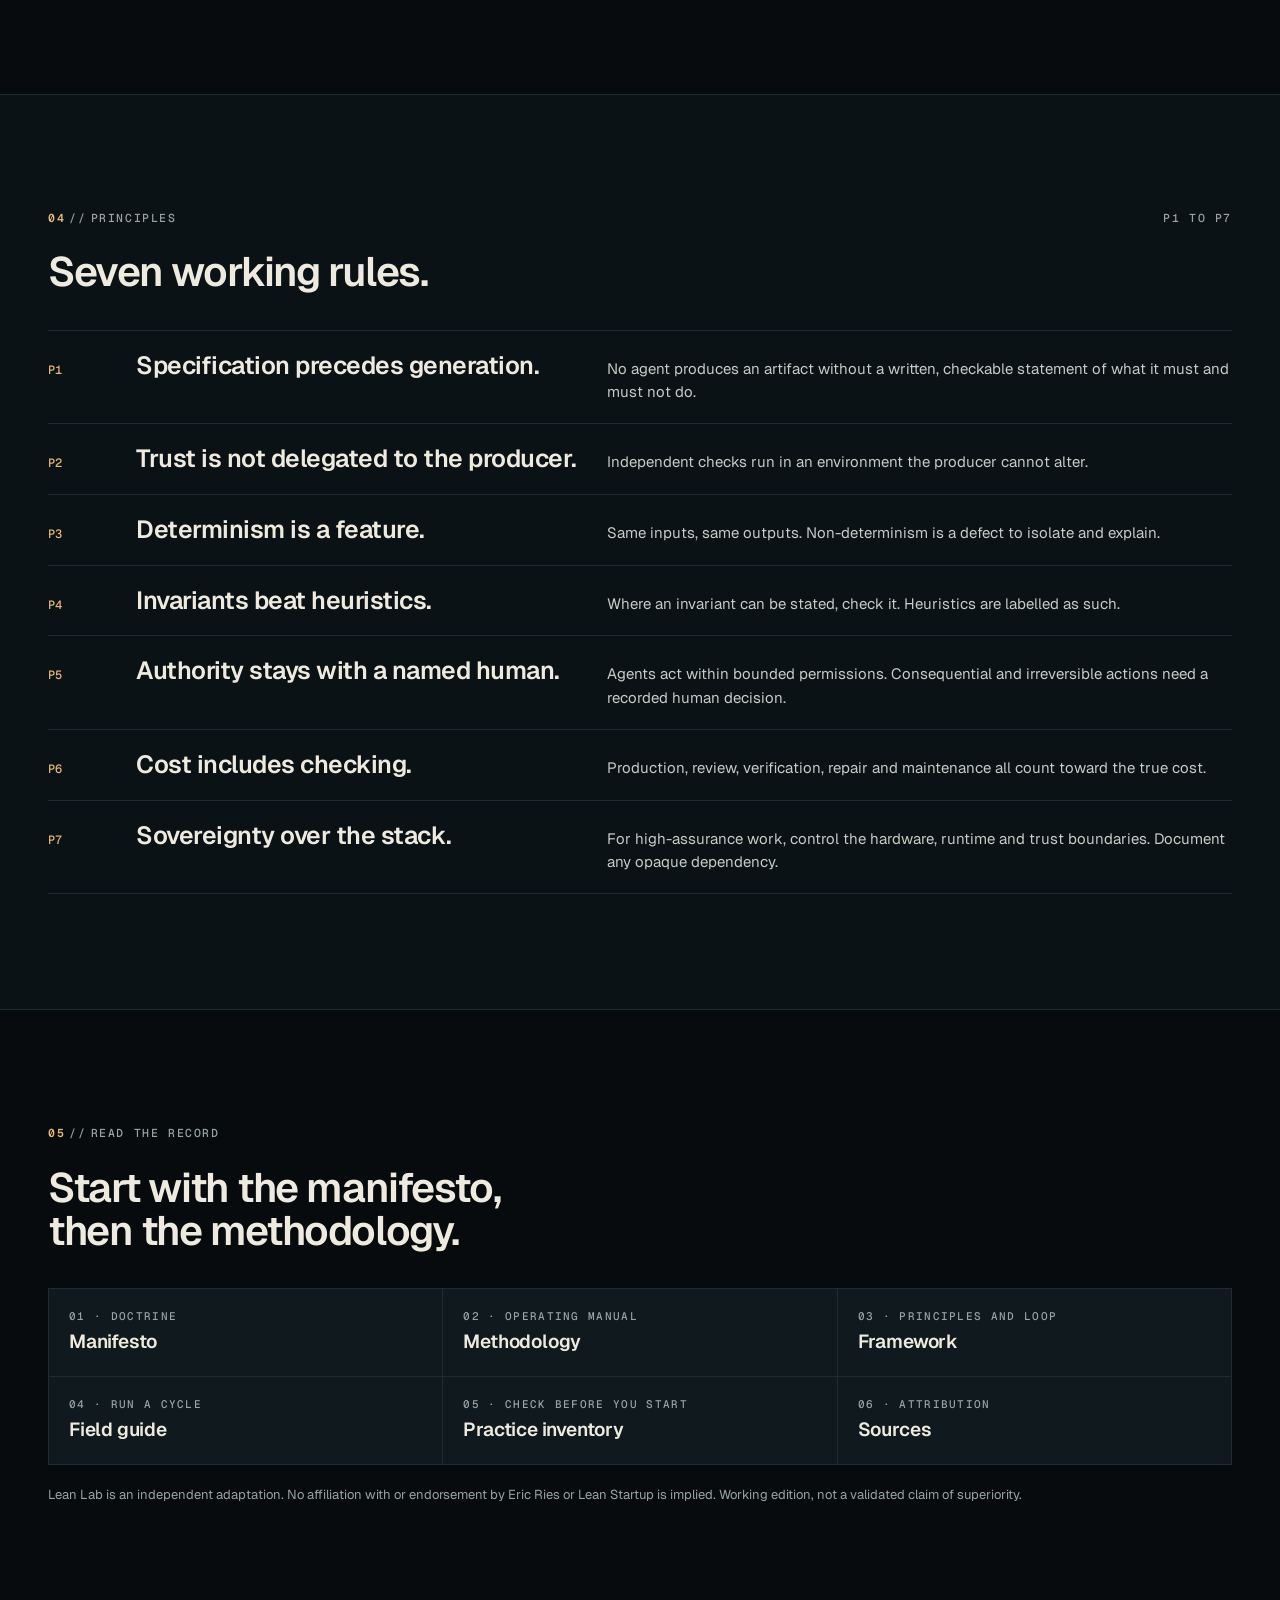
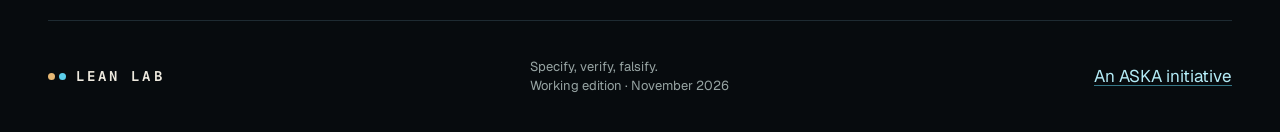
==== commit 6132142f: "site: rebuild home page as Lean Lab; Specify-Verify-Falsify loop, swarm architecture, verification l" ====
--- a/site/index.html
+++ b/site/index.html
@@ -1,24 +1,179 @@
 <!doctype html>
 <html lang="en">
 <head>
-<meta charset="utf-8"><meta name="viewport" content="width=device-width, initial-scale=1">
-<title>Sleek Startup · Build beyond your size</title>
-<meta name="description" content="A movement for founders and small teams building with agents. Lean Startup, re-adapted for the agentic age: real problems, bounded experiments, useful outcomes.">
-<meta name="theme-color" content="#f4f1e9">
-<meta property="og:title" content="Sleek Startup · Build beyond your size"><meta property="og:description" content="Small teams. Serious possibility. A movement to turn agentic capability into useful, responsible outcomes."><meta property="og:type" content="website">
-<link rel="icon" href="favicon.svg" type="image/svg+xml"><link rel="stylesheet" href="styles.css">
+<meta charset="utf-8">
+<meta name="viewport" content="width=device-width, initial-scale=1">
+<title>Lean Lab · Specify, verify, falsify</title>
+<meta name="description" content="Lean Lab is the Neo-Lab doctrine for small teams building with agents: Specify, Verify, Falsify, with formal proof as the strongest evidence. Working edition for review.">
+<meta name="theme-color" content="#070b0e">
+<meta property="og:type" content="website">
+<meta property="og:title" content="Lean Lab · Specify, verify, falsify">
+<meta property="og:description" content="A Neo-Lab doctrine for building with agents: Lean Startup validated learning, with machine-checkable specification and independent verification.">
+<link rel="icon" href="favicon.svg" type="image/svg+xml">
+<link rel="preconnect" href="https://fonts.googleapis.com">
+<link rel="preconnect" href="https://fonts.gstatic.com" crossorigin>
+<link rel="stylesheet" href="https://fonts.googleapis.com/css2?family=Geist:wght@400;500;600;700&family=Geist+Mono:wght@400;500;600&family=Newsreader:ital,wght@0,400;0,500;1,400&display=swap">
+<link rel="stylesheet" href="styles.css">
 </head>
 <body>
 <a class="skip" href="#main">Skip to content</a>
-<header class="nav wrap"><a class="brand" href="#" aria-label="Sleek Startup home"><span class="mark" aria-hidden="true"><svg width="14" height="14" viewBox="0 0 24 24" fill="none" stroke="currentColor" stroke-width="2" aria-hidden="true" focusable="false"><path d="M5 19 19 5M5 5h14v14"/></svg></span>SLEEK<span class="brand-sub">STARTUP</span></a><nav aria-label="Main navigation"><a href="#mission">The mission</a><a href="#method">The method</a><a class="nav-cta" href="#start">Start small <span aria-hidden="true"><svg width="14" height="14" viewBox="0 0 24 24" fill="none" stroke="currentColor" stroke-width="2" aria-hidden="true" focusable="false"><path d="M5 19 19 5M5 5h14v14"/></svg></span></a></nav></header>
+
+<header class="site-head">
+  <div class="wrap">
+    <a class="brand" href="./" aria-label="Lean Lab home"><span class="pair" aria-hidden="true"><i></i><i></i></span>Lean Lab</a>
+    <nav class="nav" aria-label="Main">
+      <a href="#loop">Loop</a><a href="#swarm">Swarm</a><a href="#ladder">Evidence</a><a href="#principles">Principles</a><a href="#docs">Docs</a>
+      <a class="nav-cta" href="MANIFESTO.md">Manifesto</a>
+    </nav>
+  </div>
+</header>
+
 <main id="main">
-<section class="hero wrap" aria-labelledby="hero-title"><div class="eyebrow"><span class="dot"></span>A movement for the agentic age</div><h1 id="hero-title">Small teams.<br>Serious<br><span class="accent">possibility.</span></h1><div class="hero-bottom"><p>Build beyond your size.<br>Turn human judgment and agentic capability into things the world actually needs.</p><a class="button" href="#mission">Read the mission <span aria-hidden="true">↓</span></a></div><div class="hero-note"><span>01 / THE INVITATION</span><span>More possibility. More responsibility.</span></div></section>
-<section class="mission dark" id="mission"><div class="wrap mission-grid"><div><p class="eyebrow">The mission</p><h2>A good idea should have a fighting chance.</h2></div><div class="mission-copy"><p class="lead">We want more people to turn worthwhile ideas into useful, sustainable ventures.</p><p>Solo founders. Small teams. People just starting out. People who see a problem up close and want to do something about it.</p><p>Agents open new ways to research, design, build and operate. Our ambition is to make those capabilities practical: help smaller teams pursue opportunities beyond their current resources, challenge incumbents and earn their place through useful work.</p><p>That takes more than producing faster. It takes knowing what is worth doing, testing what matters and staying responsible for what we put into the world.</p><p class="mission-signoff">This is the work of Sleek Startup.</p></div></div></section>
-<section class="wrap inheritance" aria-labelledby="inheritance-title"><p class="eyebrow">A foundation, carried forward</p><div class="split"><h2 id="inheritance-title">Lean thinking.<br>Agentic capability.<br>Human judgment.</h2><div><p class="lead">Lean Startup, re-adapted for the agentic age.</p><p>Eric Ries and the Lean Startup tradition gave builders a powerful foundation: validated learning, experiments and Build–Measure–Learn. We carry that spirit forward.</p><p>Sleek Startup asks how to improve the path from uncertain idea to useful outcome when people and agents work together. Clear authority. Bounded parallel work. Evidence tied to what was actually delivered. The full cost of review and rework.</p><a class="text-link" href="https://theleanstartup.com/principles">Explore the Lean Startup foundation <span aria-hidden="true"><svg width="14" height="14" viewBox="0 0 24 24" fill="none" stroke="currentColor" stroke-width="2" aria-hidden="true" focusable="false"><path d="M5 19 19 5M5 5h14v14"/></svg></span></a><p class="fine">An independent adaptation. No affiliation with or endorsement by Eric Ries or Lean Startup is implied.</p></div></div></section>
-<section class="principles wrap" aria-labelledby="principles-title"><div class="section-head"><p class="eyebrow">What we stand for</p><h2 id="principles-title">Ambition with discipline.</h2></div><div class="principle-grid"><article><span class="number">01</span><h3>Real problems first.</h3><p>Start with people and their actual work. A convincing simulation is not customer evidence.</p></article><article><span class="number">02</span><h3>Agency with boundaries.</h3><p>Give agents clear outcomes and limits. Keep consequential decisions with accountable people.</p></article><article><span class="number">03</span><h3>Small tests. Useful learning.</h3><p>Find the smallest credible experiment that could change your next decision. Protect people from the start.</p></article><article><span class="number">04</span><h3>Proof over output.</h3><p>Check the exact result, including failure cases. More artifacts, agents or activity do not mean more progress.</p></article><article><span class="number">05</span><h3>Count the whole cost.</h3><p>Include review, retries, integration and maintenance. Improve the whole journey, not one impressive step.</p></article><article><span class="number">06</span><h3>Leave learning behind.</h3><p>Keep the evidence, the decision and the lesson. Share what others can safely reuse, including what failed.</p></article></div></section>
-<section class="method" id="method"><div class="wrap"><div class="section-head"><p class="eyebrow">A practical starting point</p><h2>One question.<br>One useful cycle.</h2><p class="intro">This is a way to learn, not another approval ceremony. Steps can overlap. Use only as much process as the risk and uncertainty need.</p></div><ol class="loop"><li><span>01</span><h3>Orient</h3><p>Find the need, existing work and accountable owner.</p></li><li><span>02</span><h3>Frame</h3><p>Choose the uncertainty, measure and guardrails.</p></li><li><span>03</span><h3>Test</h3><p>Run a bounded experiment or deliver a useful slice.</p></li><li><span>04</span><h3>Verify</h3><p>Inspect behavior, evidence, failures and full cost.</p></li><li><span>05</span><h3>Decide</h3><p>Continue, change, stop or resolve what is missing.</p></li><li><span>06</span><h3>Retain</h3><p>Record the lesson and choose the next real question.</p></li></ol><div class="evidence-note"><span class="evidence-label">Our standard</span><p>Sleek Startup is an emerging framework, not a proven claim of superiority. Its value must be tested against suitable baselines in real work. Honest uncertainty belongs in the record.</p></div></div></section>
-<section class="wrap start" id="start"><div><p class="eyebrow">You do not need permission to begin</p><h2>Bring a problem.<br>Run a test.<br><span class="accent">Make it useful.</span></h2><p class="intro">Pick one problem you can learn about responsibly. Name the person accountable, the evidence that would change your mind and the limits you will respect.</p><a class="button" href="first-cycle.md" download>Take the first-cycle guide <span aria-hidden="true">↓</span></a><p class="fine">A plain-text Markdown guide. No signup. No account.</p></div><aside class="field-note"><p class="eyebrow">Your first field note</p><p class="note-title">“We believe that…”</p><ul><li><strong>The problem</strong><span>Who needs something to change?</span></li><li><strong>The test</strong><span>What is the smallest safe way to learn?</span></li><li><strong>The evidence</strong><span>What outcome would change our decision?</span></li><li><strong>The boundary</strong><span>Who decides, and where do we stop?</span></li><li><strong>The lesson</strong><span>What happened, what did it cost, what next?</span></li></ul></aside></section>
-<section class="closing dark"><div class="wrap"><p class="eyebrow">An invitation to build</p><p class="closing-line">The next useful thing<br>could start with you.</p><p>Try the method. Question it. Improve it through real work.<br>Share the lessons you have permission to share.</p><a class="text-link" href="#start">Start your first cycle <span aria-hidden="true"><svg width="14" height="14" viewBox="0 0 24 24" fill="none" stroke="currentColor" stroke-width="2" aria-hidden="true" focusable="false"><path d="M5 19 19 5M5 5h14v14"/></svg></span></a></div></section>
+
+  <!-- HERO -->
+  <section class="hero" aria-labelledby="hero-title">
+    <div class="wrap hero-grid">
+      <div>
+        <p class="label"><b>Neo-Lab</b><i>//</i>Working edition, November 2026</p>
+        <h1 class="display" id="hero-title">Lean<br>Lab<span class="zero" aria-hidden="true">.</span></h1>
+        <p class="promise">Build cheaply. Specify first, verify independently, and try to falsify every claim before it counts.</p>
+        <div class="cta">
+          <a class="btn primary" href="#loop">The loop</a>
+          <a class="btn" href="MANIFESTO.md">Read the manifesto</a>
+          <a class="btn" href="METHODOLOGY.md">Methodology</a>
+        </div>
+      </div>
+      <aside class="frame hero-aside" aria-label="The thesis in one line">
+        <p class="label">Build-Measure-Learn, upgraded</p>
+        <div class="eq" style="margin-top:14px">
+          <div><span class="k">Specify</span> &nbsp;&rarr; before generation</div>
+          <div><span class="d">Verify</span> &nbsp;&nbsp;&rarr; independent of the producer</div>
+          <div><span class="k">Falsify</span> &nbsp;&rarr; try to break the claim</div>
+        </div>
+        <p class="eq-note">When generating an artifact is nearly free, the discipline moves upstream into specification and downstream into verification. Ries's validated learning stays at the core.</p>
+      </aside>
+    </div>
+  </section>
+
+  <!-- STATS -->
+  <section aria-label="Doctrine at a glance">
+    <dl class="wrap stats">
+      <div class="stat"><dt class="k">verification levels</dt><dd class="v" style="margin:0">4</dd></div>
+      <div class="stat"><dt class="k">working principles</dt><dd class="v" style="margin:0">7</dd></div>
+      <div class="stat"><dt class="k">swarm personas</dt><dd class="v" style="margin:0">5</dd></div>
+      <div class="stat"><dt class="k">claims without a baseline</dt><dd class="v" style="margin:0">0</dd></div>
+    </dl>
+  </section>
+
+  <!-- LOOP -->
+  <section class="sec" id="loop" aria-labelledby="loop-h">
+    <div class="wrap">
+      <div class="sec-head"><p class="label"><b>01</b><i>//</i>The loop</p><span class="label">Replaces human-latency Build-Measure-Learn</span></div>
+      <h2 class="h2" id="loop-h">Specify. Verify. Falsify.</h2>
+      <p class="lede">Once Build is nearly free, the bottleneck moves to the speed at which an artifact can be trusted, and to the speed at which a person can decide what is worth building.</p>
+      <div class="svf" style="margin-top:40px">
+        <article>
+          <span class="n">S / 01</span>
+          <h3>Specify</h3>
+          <p>Before any agent writes code, state the outcome, the invariants that must hold, the failure modes that matter and the stop conditions, in a form a machine can check.</p>
+          <p class="gate">Gate: spec validated against schema</p>
+        </article>
+        <article>
+          <span class="n">V / 02</span>
+          <h3>Verify</h3>
+          <p>Check every artifact with mechanisms that do not trust the producer. Formal proofs where the property admits one, deterministic tests where it does not, adversarial review for the rest.</p>
+          <p class="gate">Gate: independent check, bound to the artifact hash</p>
+        </article>
+        <article>
+          <span class="n">F / 03</span>
+          <h3>Falsify</h3>
+          <p>Each cycle tries to break the claim. Ask which assumption, if false, would change the decision. Negative and inconclusive results are kept, so no one repeats a failed search.</p>
+          <p class="gate">Gate: result recorded, including failure</p>
+        </article>
+      </div>
+      <p class="rail"><span>Falsify</span><span class="arrow">&#8592;</span><span>returns to Specify with the next question</span></p>
+    </div>
+  </section>
+
+  <!-- SWARM -->
+  <section class="sec alt" id="swarm" aria-labelledby="swarm-h">
+    <div class="wrap">
+      <div class="sec-head"><p class="label"><b>02</b><i>//</i>Swarm architecture</p><span class="label">Role separation is the main control</span></div>
+      <div class="swarm-grid">
+        <div>
+          <h2 class="h2" id="swarm-h">No persona both produces and approves its own output.</h2>
+          <p class="lede">The swarm is a set of bounded agent personas. Each has one responsibility, a defined permission set and an output contract.</p>
+          <p class="eq-note" style="margin-top:24px">Every handoff carries the specification version and the artifact commit hash. A handoff without a hash is invalid.</p>
+        </div>
+        <div>
+          <div class="persona"><span class="pid">P-01</span><div><h3>Architect</h3><p>Owns the specification: outcome, interfaces, invariants, decomposition.</p><p class="perm"><b>write</b> spec and design record &middot; no production code for components it will review</p></div></div>
+          <div class="persona"><span class="pid">P-02</span><div><h3>Kernel engineer</h3><p>Implements against the spec in the target runtime. Produces code, build files and tests.</p><p class="perm"><b>write</b> assigned component and branch &middot; cannot merge</p></div></div>
+          <div class="persona"><span class="pid">P-03</span><div><h3>Adversarial auditor</h3><p>Constructs failure cases, trust-boundary violations and specification drift. Finds what the engineer missed.</p><p class="perm"><b>read</b> artifact and spec &middot; files findings only</p></div></div>
+          <div class="persona"><span class="pid">P-04</span><div><h3>Formal mathematician</h3><p>States and checks invariants, bounds, termination and equivalence. Reports what it could not formalize.</p><p class="perm"><b>produce</b> machine-checkable proofs, Lean 4 where applicable</p></div></div>
+          <div class="persona"><span class="pid">P-05</span><div><h3>Integration owner</h3><p>A human. Holds merge authority, resolves persona disagreements and records decisions.</p><p class="perm"><b>decide</b> &middot; never delegated to an agent</p></div></div>
+          <ol class="gate-chain" aria-label="Commit pipeline stages">
+            <li><span>1</span>Specify</li><li><span>2</span>Build</li><li><span>3</span>Test</li><li><span>4</span>Audit</li><li><span>5</span>Prove</li><li><span>6</span>Gate</li><li><span>7</span>Merge</li>
+          </ol>
+        </div>
+      </div>
+    </div>
+  </section>
+
+  <!-- EVIDENCE LADDER -->
+  <section class="sec" id="ladder" aria-labelledby="ladder-h">
+    <div class="wrap">
+      <div class="sec-head"><p class="label"><b>03</b><i>//</i>Verification standard</p><span class="label">A claim is accepted only at the level it asserts</span></div>
+      <h2 class="h2" id="ladder-h">Four levels of evidence.</h2>
+      <div class="ladder-grid" style="margin-top:36px">
+        <div class="rung"><span class="lvl">0</span><span class="tag">observed</span><h3>Seen once</h3><p>A behavior was observed. Not evidence of reliability.</p></div>
+        <div class="rung"><span class="lvl">1</span><span class="tag">tested</span><h3>Reproducible test</h3><p>A reproducible test passes at a recorded commit, with stated coverage.</p></div>
+        <div class="rung"><span class="lvl">2</span><span class="tag">audited</span><h3>Attempted falsification</h3><p>An independent persona tried to break the claim. Attempts and outcomes are recorded.</p></div>
+        <div class="rung"><span class="lvl">3</span><span class="tag">proven</span><h3>Machine-checked</h3><p>A proof, Lean 4 where applicable, covers the stated property under stated assumptions.</p></div>
+      </div>
+      <p class="eq-note" style="margin-top:20px">A test pass is never described as proof of a property it did not check.</p>
+    </div>
+  </section>
+
+  <!-- PRINCIPLES -->
+  <section class="sec alt" id="principles" aria-labelledby="principles-h">
+    <div class="wrap">
+      <div class="sec-head"><p class="label"><b>04</b><i>//</i>Principles</p><span class="label">P1 to P7</span></div>
+      <h2 class="h2" id="principles-h">Seven working rules.</h2>
+      <ol class="principles" style="margin-top:36px">
+        <li><span class="pn">P1</span><h3>Specification precedes generation.</h3><p>No agent produces an artifact without a written, checkable statement of what it must and must not do.</p></li>
+        <li><span class="pn">P2</span><h3>Trust is not delegated to the producer.</h3><p>Independent checks run in an environment the producer cannot alter.</p></li>
+        <li><span class="pn">P3</span><h3>Determinism is a feature.</h3><p>Same inputs, same outputs. Non-determinism is a defect to isolate and explain.</p></li>
+        <li><span class="pn">P4</span><h3>Invariants beat heuristics.</h3><p>Where an invariant can be stated, check it. Heuristics are labelled as such.</p></li>
+        <li><span class="pn">P5</span><h3>Authority stays with a named human.</h3><p>Agents act within bounded permissions. Consequential and irreversible actions need a recorded human decision.</p></li>
+        <li><span class="pn">P6</span><h3>Cost includes checking.</h3><p>Production, review, verification, repair and maintenance all count toward the true cost.</p></li>
+        <li><span class="pn">P7</span><h3>Sovereignty over the stack.</h3><p>For high-assurance work, control the hardware, runtime and trust boundaries. Document any opaque dependency.</p></li>
+      </ol>
+    </div>
+  </section>
+
+  <!-- DOCS -->
+  <section class="sec" id="docs" aria-labelledby="docs-h">
+    <div class="wrap">
+      <div class="sec-head"><p class="label"><b>05</b><i>//</i>Read the record</p></div>
+      <h2 class="h2" id="docs-h">Start with the manifesto, then the methodology.</h2>
+      <nav class="doc-links" aria-label="Documents" style="margin-top:36px">
+        <a href="MANIFESTO.md"><span>01 · doctrine</span><strong>Manifesto</strong></a>
+        <a href="METHODOLOGY.md"><span>02 · operating manual</span><strong>Methodology</strong></a>
+        <a href="FRAMEWORK.md"><span>03 · principles and loop</span><strong>Framework</strong></a>
+        <a href="FIELD-GUIDE.md"><span>04 · run a cycle</span><strong>Field guide</strong></a>
+        <a href="PRACTICE-INVENTORY.md"><span>05 · check before you start</span><strong>Practice inventory</strong></a>
+        <a href="SOURCES.md"><span>06 · attribution</span><strong>Sources</strong></a>
+      </nav>
+      <p class="eq-note" style="margin-top:20px">Lean Lab is an independent adaptation. No affiliation with or endorsement by Eric Ries or Lean Startup is implied. Working edition, not a validated claim of superiority.</p>
+    </div>
+  </section>
+
 </main>
-<footer class="wrap footer"><a class="brand" href="#">SLEEK<span class="brand-sub">STARTUP</span></a><p>An emerging movement for the agentic age.<br>Working edition · November 2026</p><a href="https://askaconsult.com">An ASKA initiative <span aria-hidden="true"><svg width="14" height="14" viewBox="0 0 24 24" fill="none" stroke="currentColor" stroke-width="2" aria-hidden="true" focusable="false"><path d="M5 19 19 5M5 5h14v14"/></svg></span></a></footer>
-</body></html>
+
+<footer class="wrap footer">
+  <a class="brand" href="./"><span class="pair" aria-hidden="true"><i></i><i></i></span>Lean Lab</a>
+  <p>Specify, verify, falsify.<br>Working edition · November 2026</p>
+  <a href="https://askaconsult.com">An ASKA initiative</a>
+</footer>
+</body>
+</html>
--- a/site/styles.css
+++ b/site/styles.css
@@ -1 +1,153 @@
-:root{--paper:#f4f1e9;--ink:#22251e;--muted:#5b5e53;--line:#d5d6c9;--accent:#bf341d;--lime:#d6ee79;--dark:#252b24}*{box-sizing:border-box}html{scroll-behavior:smooth;scroll-padding-top:2rem}body{margin:0;background:var(--paper);color:var(--ink);font-family:Arial,Helvetica,sans-serif;line-height:1.6}a{color:inherit;text-underline-offset:5px}a:focus-visible{outline:3px solid var(--accent);outline-offset:6px}.wrap{width:min(1280px,calc(100% - 112px));margin-inline:auto}.nav{display:flex;align-items:center;justify-content:space-between;padding-block:27px;border-bottom:1px solid var(--line)}.brand{display:flex;align-items:center;gap:8px;text-decoration:none;font-size:23px;line-height:1;font-weight:900;letter-spacing:-1px}.brand-sub{font-size:10px;letter-spacing:1px;align-self:flex-end;padding-bottom:2px}.mark{display:grid;place-items:center;width:30px;height:30px;border-radius:50%;background:var(--ink);color:var(--paper);font-size:22px;margin-right:3px}.nav nav{display:flex;gap:28px;align-items:center;font-size:13px;font-weight:600}.nav nav a{text-decoration:none}.nav-cta{border:1px solid var(--ink);padding:10px 18px}.nav-cta span{margin-left:14px}.eyebrow{font-size:11px;letter-spacing:2px;font-weight:700;text-transform:uppercase;margin:0 0 25px;display:flex;align-items:center;gap:12px}.dot{width:8px;height:8px;border-radius:50%;background:var(--accent)}.hero{padding-top:54px}.hero h1{font-size:clamp(74px,9.8vw,142px);line-height:.94;letter-spacing:-.075em;margin:32px 0 38px;font-weight:800}.accent{color:var(--accent)}.hero-bottom{display:flex;justify-content:space-between;align-items:flex-end;gap:40px;margin-bottom:65px}.hero-bottom p{max-width:460px;font-size:20px;line-height:1.45;margin:0}.button{display:inline-flex;gap:40px;justify-content:space-between;align-items:center;background:var(--accent);color:white;padding:17px 23px;font-size:14px;text-decoration:none;font-weight:700;white-space:nowrap;transition:background .2s}.button:hover{background:#922915}.hero-note{border-top:1px solid var(--line);padding-block:18px;font-size:10px;font-weight:700;letter-spacing:1.4px;display:flex;justify-content:space-between;text-transform:uppercase}.dark{background:var(--dark);color:var(--paper)}.mission{padding-block:105px}.mission-grid{display:grid;grid-template-columns:1fr 1fr;gap:120px}.dark .eyebrow{color:var(--lime)}h2{font-size:clamp(36px,4vw,57px);line-height:1.08;letter-spacing:-.055em;margin:0;font-weight:700}p{margin:0 0 22px}.mission-copy{color:#d1d5c9}.lead{font-size:23px;line-height:1.4;letter-spacing:-.025em;color:var(--ink)}.dark .lead{color:var(--paper)}.mission-signoff{color:var(--lime);font-weight:700;margin:30px 0 0}.inheritance{padding-block:100px}.split{display:grid;grid-template-columns:1fr 1fr;gap:120px}.split>div{color:var(--muted)}.text-link{display:inline-block;font-size:14px;font-weight:700;margin:8px 0 18px}.text-link span{margin-left:12px}.fine{font-size:12px;line-height:1.6;color:var(--muted);margin-top:12px;max-width:440px}.principles{padding-bottom:100px}.section-head{margin-bottom:46px}.principle-grid{display:grid;grid-template-columns:repeat(3,1fr);border-top:1px solid var(--line);border-left:1px solid var(--line)}.principle-grid article{padding:30px;border-right:1px solid var(--line);border-bottom:1px solid var(--line)}.number{font-size:11px;color:var(--accent);font-weight:700}.principle-grid h3{font-size:22px;letter-spacing:-.6px;margin:35px 0 12px}.principle-grid p{color:var(--muted);font-size:15px;margin:0}.method{padding-block:95px;background:#e8e9dd}.intro{max-width:560px;color:var(--muted);font-size:18px;margin-top:24px}.loop{padding:0;margin:52px 0 48px;list-style:none;display:grid;grid-template-columns:repeat(6,1fr);gap:24px}.loop li{border-top:2px solid var(--ink);padding-top:16px}.loop span{font-size:11px;color:var(--muted)}.loop h3{font-size:23px;letter-spacing:-.7px;margin:16px 0 8px}.loop p{font-size:14px;color:var(--muted);margin:0}.evidence-note{display:grid;grid-template-columns:150px 1fr;gap:30px;border-top:1px solid #c6c8b9;padding-top:25px}.evidence-label{text-transform:uppercase;letter-spacing:1.8px;font-size:10px;font-weight:700}.evidence-note p{font-size:14px;max-width:760px;margin:0;color:var(--muted)}.start{padding-block:110px;display:grid;grid-template-columns:1.2fr 1fr;gap:120px;align-items:center}.start h2{font-size:clamp(42px,4.3vw,64px)}.start .button{margin-top:12px}.field-note{padding:35px;background:#e5e9d3;transform:rotate(2deg);border:1px solid #cdd3bc}.field-note .eyebrow{font-size:10px}.note-title{font-size:28px;font-family:Georgia,serif;font-style:italic;letter-spacing:-1px}.field-note ul{list-style:none;padding:0;margin:0}.field-note li{border-top:1px solid #c6cdb8;padding:15px 0;display:grid;gap:2px}.field-note strong{font-size:13px}.field-note span{font-size:13px;color:var(--muted)}.closing{padding-block:95px}.closing-line{font-size:clamp(40px,5.5vw,78px);line-height:1.03;font-weight:700;letter-spacing:-.055em;margin:35px 0 30px}.closing p:not(.closing-line):not(.eyebrow){color:#d1d5c9}.closing .text-link{color:var(--lime)}.footer{display:flex;justify-content:space-between;align-items:center;gap:30px;padding-block:40px}.footer p{font-size:11px;color:var(--muted);margin:0}.footer>a:last-child{font-size:12px}.skip{position:absolute;left:16px;top:-100px;background:var(--ink);color:white;padding:12px;z-index:10}.skip:focus{top:12px}@media(min-width:1500px){.hero h1{font-size:150px}}@media(max-width:1050px){.wrap{width:calc(100% - 64px)}.mission-grid,.split,.start{gap:55px}.loop{grid-template-columns:repeat(3,1fr);row-gap:35px}.principle-grid article{padding:25px}.hero h1{font-size:12vw}.start{grid-template-columns:1.1fr 1fr}.field-note{padding:25px}}@media(max-width:700px){.wrap{width:calc(100% - 40px)}.nav{padding-block:22px}.nav nav{gap:0}.nav nav>a:not(.nav-cta){display:none}.brand{font-size:20px}.brand-sub{font-size:8px}.mark{width:26px;height:26px;font-size:20px}.nav-cta{font-size:12px;padding:9px 12px}.nav-cta span{margin-left:8px}.hero{padding-top:37px}.eyebrow{font-size:9px;letter-spacing:1.6px}.hero h1{font-size:clamp(60px,14.8vw,102px);margin:30px 0}.hero-bottom{display:block;margin-bottom:38px}.hero-bottom p{font-size:18px;max-width:350px}.hero-bottom .button{margin-top:28px}.hero-note{font-size:8px;letter-spacing:.7px;gap:20px;align-items:center}.hero-note span:last-child{text-align:right;max-width:135px}.mission,.inheritance,.method,.closing{padding-block:64px}.mission-grid,.split,.start{grid-template-columns:1fr;gap:32px}.mission h2{max-width:390px}.lead{font-size:21px}.principle-grid{grid-template-columns:1fr 1fr}.principle-grid article{padding:22px 18px}.principle-grid h3{font-size:20px;margin-top:24px}.principle-grid p{font-size:14px}.principles{padding-bottom:64px}.section-head{margin-bottom:30px}.loop{grid-template-columns:1fr 1fr;gap:26px;margin-block:34px}.loop h3{font-size:22px}.evidence-note{grid-template-columns:1fr;gap:12px}.intro{font-size:17px}.start{padding-block:64px;gap:40px}.field-note{transform:none;padding:28px}.footer{flex-wrap:wrap;align-items:flex-start;gap:24px}.footer p{order:3;flex-basis:100%}.footer>a:last-child{margin-left:auto;font-size:11px}.closing p br{display:none}}@media(prefers-reduced-motion:reduce){html{scroll-behavior:auto}.button{transition:none}}@media print{.nav nav,.button,.hero-note{display:none}.dark{background:white;color:black}.dark .lead,.dark .eyebrow,.mission-copy,.closing p:not(.closing-line):not(.eyebrow){color:black}.wrap{width:100%}.hero h1{font-size:64px}section{break-inside:avoid}.mission,.inheritance,.method,.closing,.start{padding-block:30px}}
+/* Lean Lab · dark, dense, typography-first. Plain CSS, no build step.
+   Tokens follow the Foundation0 palette: Terminus-night ground, gold = human, cyan = digital. */
+
+:root {
+  color-scheme: dark;
+  --bg: #070b0e; --bg-1: #0b1216; --bg-2: #10191e; --bg-3: #172329;
+  --line: #1e2b32; --line-ui: #56707a; --grid: #22323a;
+  --ink: #eeeadf; --ink-2: #c5cbc5; --ink-3: #97a4a3;
+  --bio: #e6b874; --bio-hi: #f7dcae;
+  --dig: #5ccfec; --dig-hi: #b4ecf7;
+  --hair: #f1735c;
+  --st-verified: #7ad69a; --st-reviewed: #a5bcff; --st-claimed: #d8c9a6; --st-contested: #f2909e;
+  --f-sans: "Geist", ui-sans-serif, system-ui, -apple-system, "Segoe UI", Roboto, Arial, sans-serif;
+  --f-mono: "Geist Mono", ui-monospace, "SF Mono", Menlo, Consolas, "Liberation Mono", monospace;
+  --f-serif: "Newsreader", "Iowan Old Style", Charter, Georgia, serif;
+  --max: 1280px; --gutter: clamp(16px, 4vw, 48px);
+  --sec-pad: clamp(64px, 9vw, 120px);
+  --tick: 12px;
+}
+
+*, *::before, *::after { box-sizing: border-box; }
+html { scroll-behavior: smooth; scroll-padding-top: 72px; }
+@media (prefers-reduced-motion: reduce) { html { scroll-behavior: auto; } }
+body { margin: 0; background: var(--bg); color: var(--ink); font: 400 17px/1.55 var(--f-sans); -webkit-font-smoothing: antialiased; overflow-x: clip; }
+a { color: var(--dig-hi); text-decoration: underline; text-decoration-color: color-mix(in srgb, var(--dig) 55%, transparent); text-underline-offset: 3px; text-decoration-thickness: 1px; }
+a:hover { text-decoration-color: currentColor; }
+:focus-visible { outline: 2px solid var(--bio-hi); outline-offset: 3px; }
+h1, h2, h3 { margin: 0; font-weight: 600; text-wrap: balance; }
+p { margin: 0; }
+ul, ol { margin: 0; padding: 0; list-style: none; }
+.wrap { width: min(var(--max), 100% - 2 * var(--gutter)); margin-inline: auto; }
+.skip { position: absolute; left: 12px; top: -60px; z-index: 100; background: var(--bg-2); color: var(--ink); padding: 10px 14px; border: 1px solid var(--line-ui); font: 500 14px var(--f-mono); }
+.skip:focus { top: 12px; }
+
+/* labels and mono scaffolding */
+.label { font: 500 11.5px/1.4 var(--f-mono); letter-spacing: .14em; text-transform: uppercase; color: var(--ink-3); }
+.label b { color: var(--bio); font-weight: 600; }
+.label i { font-style: normal; color: var(--ink-3); padding-inline: .35em; }
+
+/* header */
+.site-head { position: sticky; top: 0; z-index: 40; height: 60px; background: rgba(7,11,14,.86); backdrop-filter: blur(10px); -webkit-backdrop-filter: blur(10px); border-bottom: 1px solid var(--line); }
+.site-head .wrap { height: 100%; display: flex; align-items: center; gap: 24px; }
+.brand { display: inline-flex; align-items: center; gap: 10px; color: var(--ink); text-decoration: none; font: 600 14px/1 var(--f-mono); letter-spacing: .22em; text-transform: uppercase; white-space: nowrap; }
+.brand .pair { display: inline-flex; gap: 4px; }
+.brand .pair i { width: 7px; height: 7px; border-radius: 50%; display: block; }
+.brand .pair i:first-child { background: var(--bio); } .brand .pair i:last-child { background: var(--dig); }
+.nav { display: flex; gap: 2px; margin-left: auto; }
+.nav a { color: var(--ink-2); text-decoration: none; font: 500 12px/1 var(--f-mono); letter-spacing: .14em; text-transform: uppercase; padding: 10px; border-bottom: 1px solid transparent; }
+.nav a:hover { color: var(--ink); border-bottom-color: var(--bio); }
+@media (max-width: 860px) { .nav a:not(.nav-cta) { display: none; } }
+
+/* buttons */
+.btn { display: inline-flex; align-items: center; gap: 10px; min-height: 46px; padding: 0 20px; font: 600 12.5px/1 var(--f-mono); letter-spacing: .14em; text-transform: uppercase; text-decoration: none; border: 1px solid var(--line-ui); color: var(--ink); background: transparent; }
+.btn:hover { border-color: var(--ink-2); }
+.btn.primary { border-color: transparent; color: var(--bg); background: var(--bio); }
+.btn.primary:hover { background: var(--bio-hi); }
+
+/* section scaffolding */
+.sec { padding-block: var(--sec-pad); border-top: 1px solid var(--line); position: relative; }
+.sec.alt { background: var(--bg-1); }
+.sec-head { display: flex; flex-wrap: wrap; align-items: baseline; justify-content: space-between; gap: 12px 24px; margin-bottom: 24px; }
+.h2 { font: 600 clamp(30px, 3.2vw, 50px)/1.06 var(--f-sans); letter-spacing: -.035em; max-width: 22ch; }
+.lede { font: 400 clamp(19px, 1.2vw + 14px, 22px)/1.5 var(--f-serif); color: var(--ink-2); max-width: 60ch; margin-top: 18px; padding-left: 16px; border-left: 2px solid var(--bio); }
+.prose { font: 400 18px/1.65 var(--f-serif); color: var(--ink-2); max-width: 68ch; }
+.prose p + p { margin-top: 1em; }
+.frame { position: relative; background: var(--bg-2); border: 1px solid var(--line); }
+.frame::before, .frame::after { content: ""; position: absolute; width: var(--tick); height: var(--tick); pointer-events: none; }
+.frame::before { left: -1px; top: -1px; border-left: 1px solid var(--bio); border-top: 1px solid var(--bio); }
+.frame::after { right: -1px; bottom: -1px; border-right: 1px solid var(--dig); border-bottom: 1px solid var(--dig); }
+
+/* hero */
+.hero { padding: clamp(40px, 6vw, 88px) 0 clamp(48px, 6vw, 80px); }
+.hero-grid { display: grid; grid-template-columns: minmax(0, 6fr) minmax(0, 5fr); gap: clamp(28px, 4vw, 64px); align-items: end; }
+.display { font: 600 clamp(52px, 7.4vw, 116px)/.92 var(--f-sans); letter-spacing: -.055em; margin-top: 28px; }
+.display .pm { color: var(--dig); }
+.display .zero { position: relative; display: inline-block; }
+.display .zero::after { content: ""; position: absolute; left: .34em; top: .455em; width: .1em; height: .1em; margin: -.05em 0 0 -.05em; border-radius: 50%; background: var(--bio); }
+.promise { font: 400 clamp(20px, 1.1vw + 14px, 25px)/1.45 var(--f-serif); color: var(--ink); margin-top: 28px; max-width: 34ch; }
+.cta { display: flex; flex-wrap: wrap; gap: 12px; margin-top: 32px; }
+.hero-aside { padding: 22px; }
+.eq { font: 500 15px/1.9 var(--f-mono); color: var(--ink-2); }
+.eq .k { color: var(--bio); } .eq .d { color: var(--dig); }
+.eq-note { font: 400 13px/1.5 var(--f-sans); color: var(--ink-3); margin-top: 16px; }
+
+/* stats strip */
+.stats { display: grid; grid-template-columns: repeat(4, minmax(0, 1fr)); gap: 1px; background: var(--line); border-top: 1px solid var(--line); border-bottom: 1px solid var(--line); }
+.stat { background: var(--bg); padding: 18px 16px 16px; }
+.stat .v { font: 500 clamp(24px, 1.6vw + 14px, 34px)/1.05 var(--f-mono); letter-spacing: -.02em; }
+.stat .k { font: 400 13px/1.4 var(--f-sans); color: var(--ink-3); margin-top: 8px; }
+
+/* SVF loop: three columns, numbered, with a falsify return rail */
+.svf { display: grid; grid-template-columns: repeat(3, minmax(0, 1fr)); border-top: 1px solid var(--line); border-left: 1px solid var(--line); }
+.svf article { padding: 28px 26px 30px; border-right: 1px solid var(--line); border-bottom: 1px solid var(--line); position: relative; }
+.svf .n { font: 500 12px/1 var(--f-mono); color: var(--bio); letter-spacing: .1em; }
+.svf h3 { font: 600 clamp(26px, 1.8vw + 12px, 34px)/1.05 var(--f-sans); letter-spacing: -.03em; margin: 22px 0 12px; }
+.svf p { color: var(--ink-2); font-size: 15px; line-height: 1.55; }
+.svf .gate { margin-top: 20px; font: 500 12px/1.6 var(--f-mono); color: var(--ink-3); border-top: 1px dashed var(--line); padding-top: 12px; }
+.svf article:nth-child(3) h3 { color: var(--hair); }
+.svf article:nth-child(2) .n { color: var(--dig); }
+.rail { margin-top: 18px; font: 400 14px/1.5 var(--f-mono); color: var(--ink-3); display: flex; gap: 10px; align-items: center; flex-wrap: wrap; }
+.rail .arrow { color: var(--hair); }
+@media (max-width: 860px) { .svf { grid-template-columns: 1fr; } }
+
+/* swarm: a dense table of bounded personas */
+.swarm-grid { display: grid; grid-template-columns: minmax(0, 5fr) minmax(0, 7fr); gap: clamp(28px, 4vw, 64px); align-items: start; }
+.persona { display: grid; grid-template-columns: 56px minmax(0, 1fr); border-top: 1px solid var(--line); padding: 18px 0; gap: 0 18px; }
+.persona:last-child { border-bottom: 1px solid var(--line); }
+.persona .pid { font: 500 12px/1.4 var(--f-mono); color: var(--ink-3); padding-top: 4px; }
+.persona h3 { font: 600 20px/1.2 var(--f-sans); letter-spacing: -.02em; }
+.persona p { color: var(--ink-2); font-size: 15px; margin-top: 6px; }
+.persona .perm { font: 500 11.5px/1.5 var(--f-mono); color: var(--ink-3); margin-top: 8px; letter-spacing: .04em; }
+.persona .perm b { font-weight: 500; color: var(--dig); }
+.gate-chain { display: grid; grid-template-columns: repeat(7, minmax(0, 1fr)); gap: 1px; background: var(--line); border: 1px solid var(--line); margin-top: 28px; }
+.gate-chain li { background: var(--bg-1); padding: 12px 8px; font: 500 11px/1.35 var(--f-mono); letter-spacing: .08em; text-transform: uppercase; color: var(--ink-2); text-align: left; min-height: 74px; }
+.gate-chain li span { display: block; color: var(--ink-3); font-size: 10px; margin-bottom: 8px; }
+@media (max-width: 900px) { .swarm-grid { grid-template-columns: 1fr; } .gate-chain { grid-template-columns: repeat(2, minmax(0, 1fr)); } }
+
+/* verification ladder */
+.ladder-grid { display: grid; grid-template-columns: repeat(4, minmax(0, 1fr)); gap: 1px; background: var(--line); border: 1px solid var(--line); }
+.rung { background: var(--bg-2); padding: 22px 20px 24px; display: flex; flex-direction: column; gap: 12px; }
+.rung .lvl { font: 600 44px/1 var(--f-mono); letter-spacing: -.04em; color: var(--ink-3); }
+.rung:nth-child(1) .lvl { color: var(--ink-3); }
+.rung:nth-child(2) .lvl { color: var(--st-reviewed); }
+.rung:nth-child(3) .lvl { color: var(--dig); }
+.rung:nth-child(4) .lvl { color: var(--st-verified); }
+.rung h3 { font: 600 20px/1.2 var(--f-sans); letter-spacing: -.02em; }
+.rung p { color: var(--ink-2); font-size: 14.5px; line-height: 1.55; }
+.rung .tag { font: 500 11px/1 var(--f-mono); letter-spacing: .12em; text-transform: uppercase; color: var(--ink-3); }
+@media (max-width: 900px) { .ladder-grid { grid-template-columns: 1fr 1fr; } }
+@media (max-width: 560px) { .ladder-grid { grid-template-columns: 1fr; } }
+
+/* principles: dense index list */
+.principles { border-top: 1px solid var(--line); }
+.principles li { display: grid; grid-template-columns: 64px minmax(0, 1fr) minmax(0, 1.4fr); gap: 24px; padding: 20px 0; border-bottom: 1px solid var(--line); align-items: baseline; }
+.principles .pn { font: 500 12px/1 var(--f-mono); color: var(--bio); }
+.principles h3 { font: 600 clamp(20px, 1vw + 12px, 26px)/1.2 var(--f-sans); letter-spacing: -.02em; }
+.principles p { color: var(--ink-2); font-size: 15px; }
+@media (max-width: 760px) { .principles li { grid-template-columns: 40px minmax(0, 1fr); } .principles p { grid-column: 2; } }
+
+/* links and footer */
+.doc-links { display: grid; grid-template-columns: repeat(3, minmax(0, 1fr)); gap: 1px; background: var(--line); border: 1px solid var(--line); }
+.doc-links a { background: var(--bg-2); padding: 22px 20px; text-decoration: none; color: var(--ink); display: flex; flex-direction: column; gap: 8px; }
+.doc-links a:hover { background: var(--bg-3); }
+.doc-links span { font: 500 11px/1 var(--f-mono); letter-spacing: .12em; text-transform: uppercase; color: var(--ink-3); }
+.doc-links strong { font: 600 19px/1.25 var(--f-sans); letter-spacing: -.01em; }
+@media (max-width: 760px) { .doc-links { grid-template-columns: 1fr; } }
+
+.footer { display: flex; justify-content: space-between; align-items: center; flex-wrap: wrap; gap: 20px; padding-block: 36px; border-top: 1px solid var(--line); }
+.footer p { font: 400 13px/1.5 var(--f-sans); color: var(--ink-3); }
+
+@media (max-width: 860px) { .hero-grid { grid-template-columns: 1fr; } .stats { grid-template-columns: repeat(2, minmax(0, 1fr)); } }
+@media (max-width: 640px) { body { font-size: 16px; } .display { white-space: normal; } }
+@media print { .site-head, .cta { display: none; } body { background: #fff; color: #000; } }
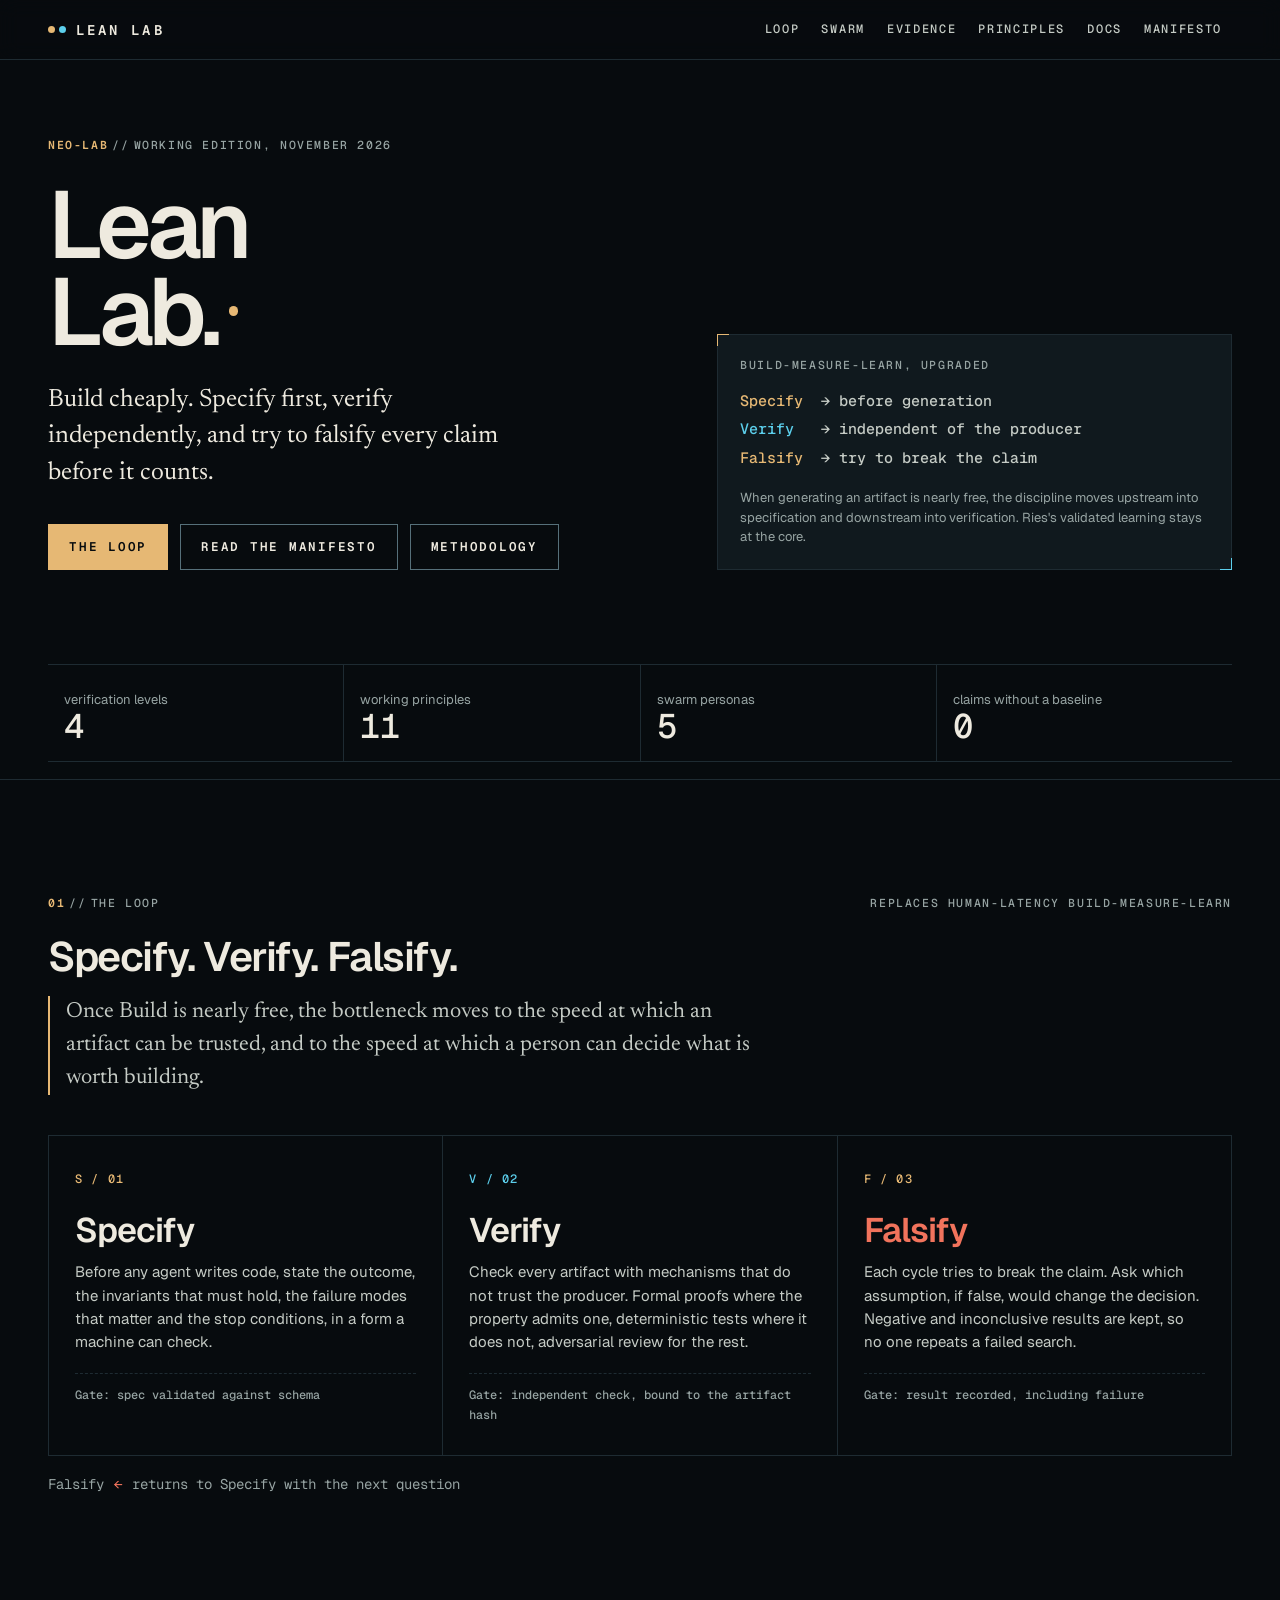
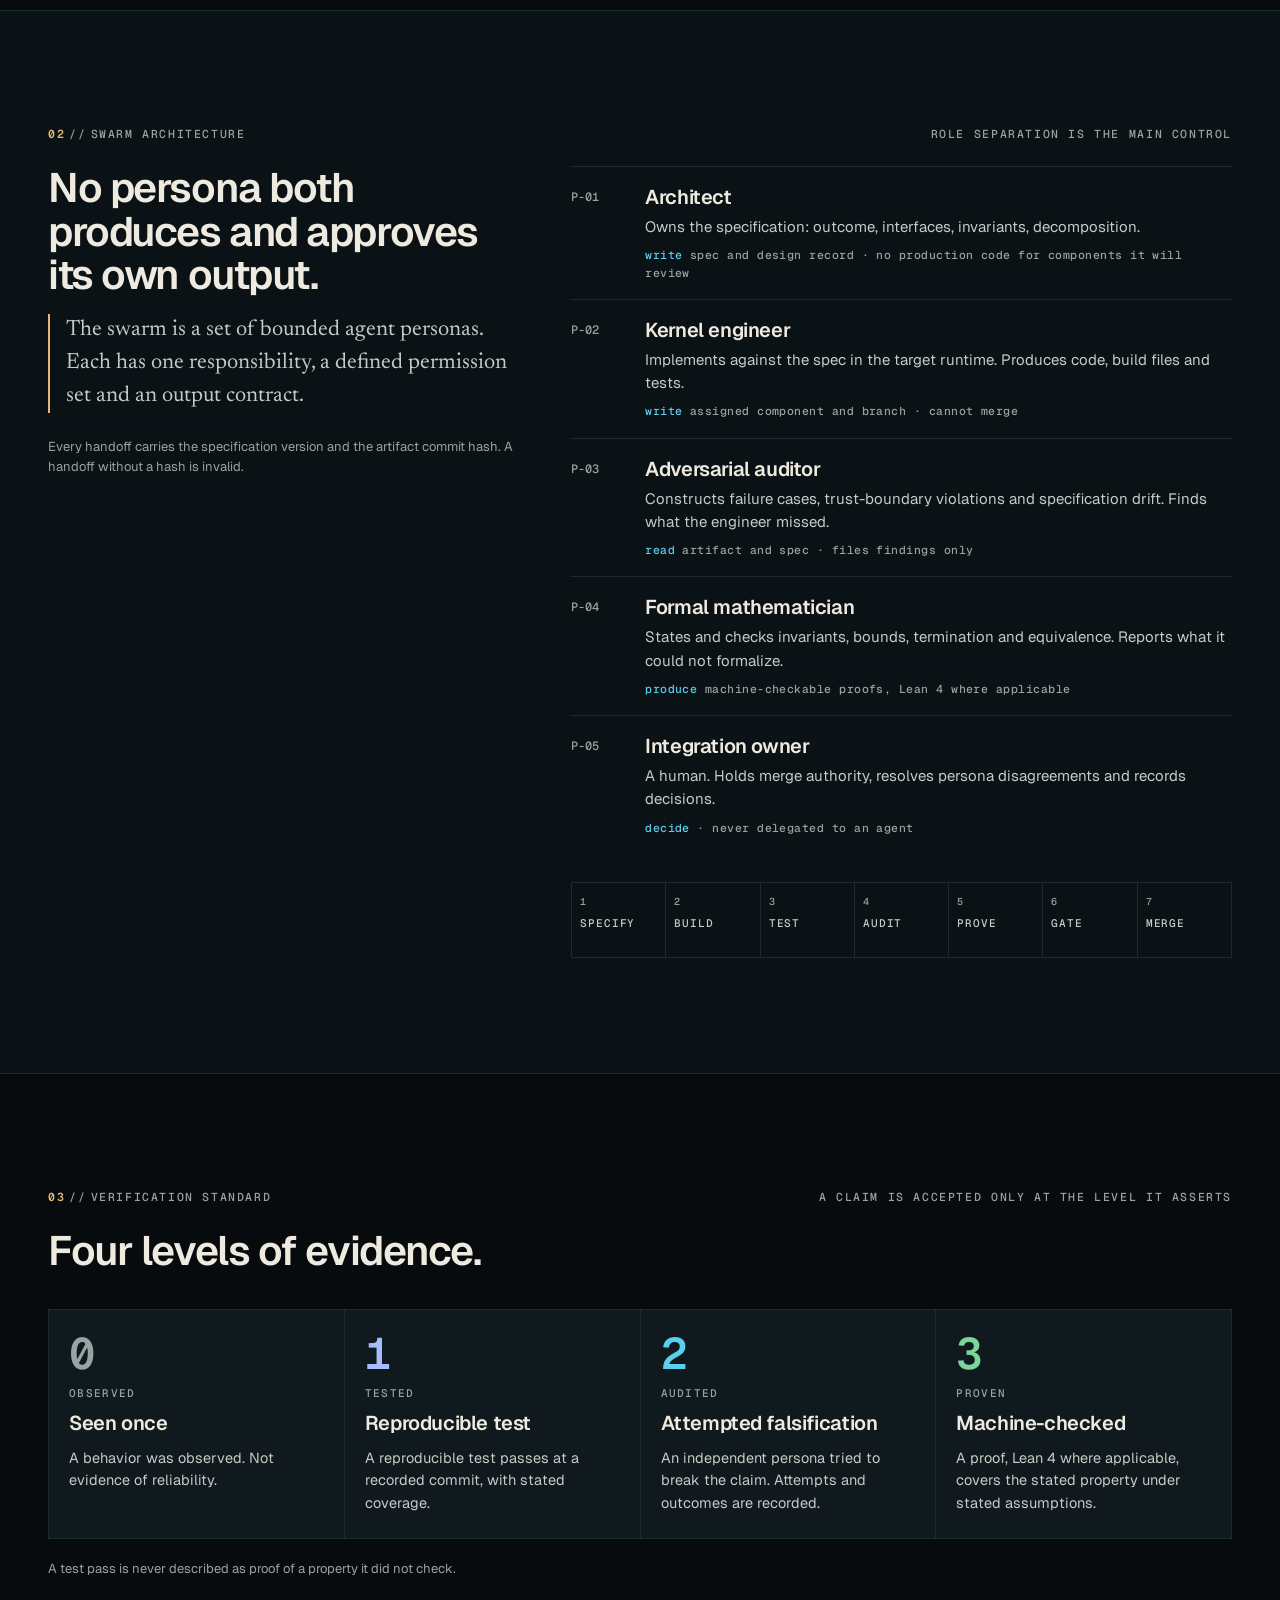
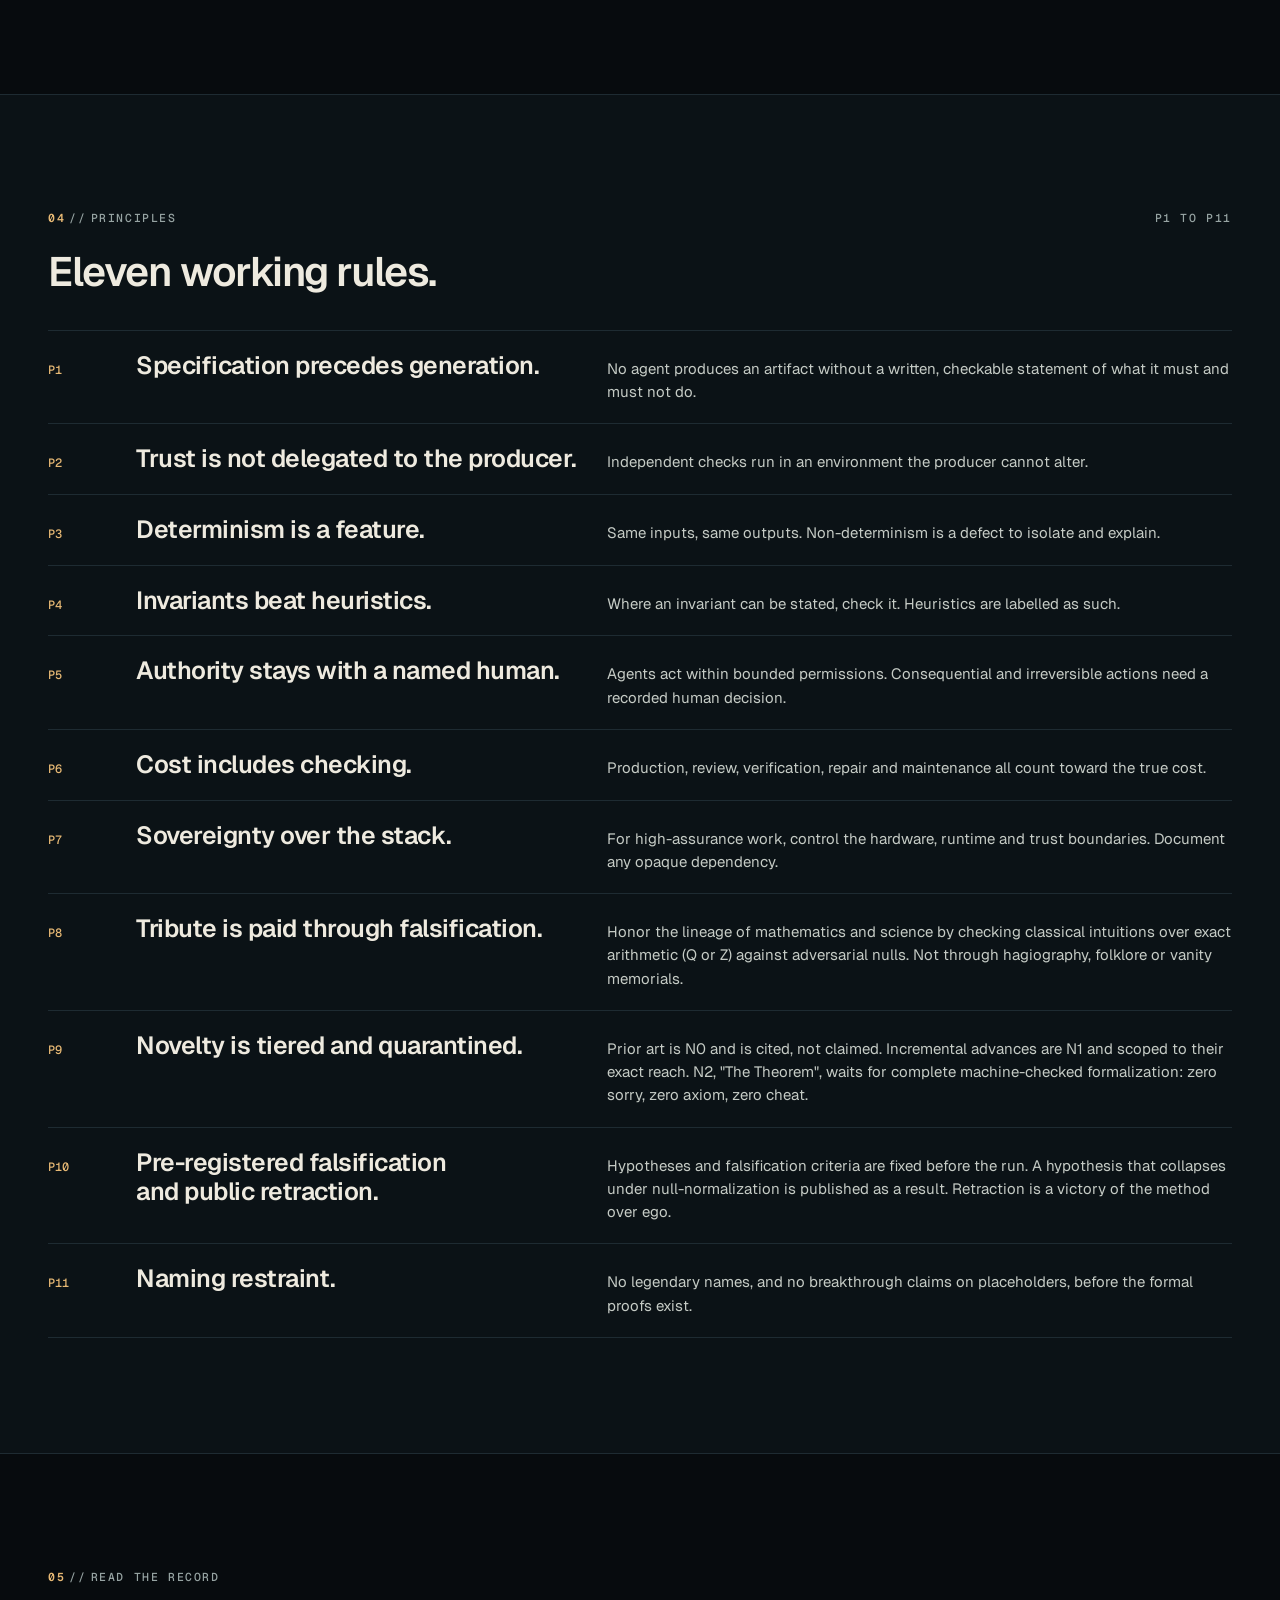
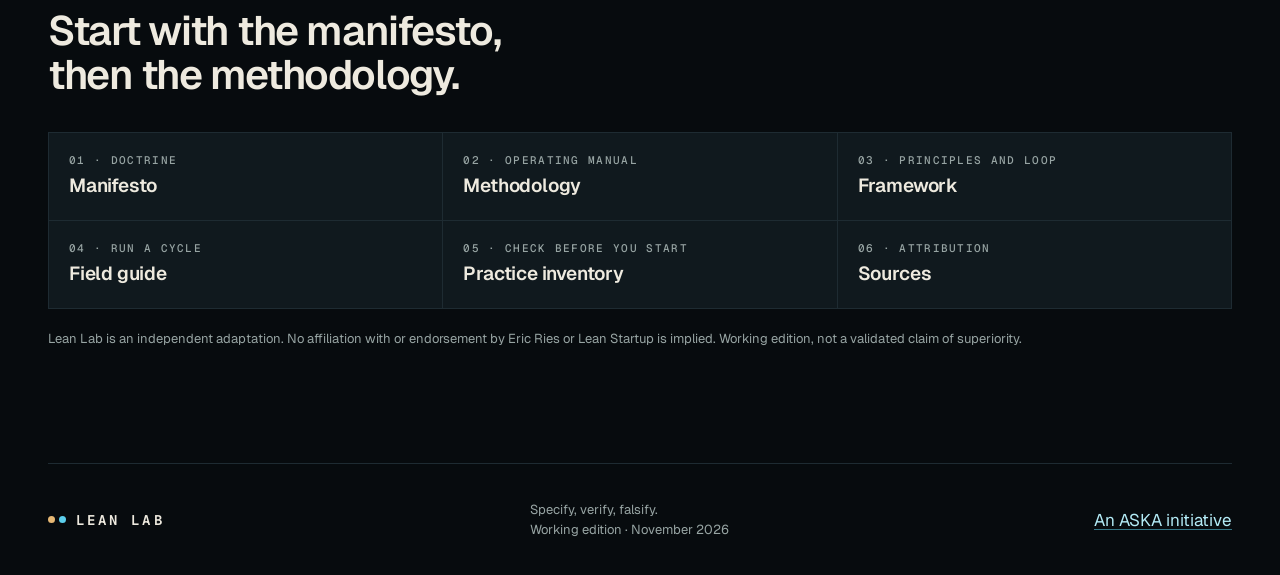
==== commit de762fc3: "site: add lineage and falsification principles P8-P11 to principles section" ====
--- a/site/index.html
+++ b/site/index.html
@@ -59,7 +59,7 @@
   <section aria-label="Doctrine at a glance">
     <dl class="wrap stats">
       <div class="stat"><dt class="k">verification levels</dt><dd class="v" style="margin:0">4</dd></div>
-      <div class="stat"><dt class="k">working principles</dt><dd class="v" style="margin:0">7</dd></div>
+      <div class="stat"><dt class="k">working principles</dt><dd class="v" style="margin:0">11</dd></div>
       <div class="stat"><dt class="k">swarm personas</dt><dd class="v" style="margin:0">5</dd></div>
       <div class="stat"><dt class="k">claims without a baseline</dt><dd class="v" style="margin:0">0</dd></div>
     </dl>
@@ -137,8 +137,8 @@
   <!-- PRINCIPLES -->
   <section class="sec alt" id="principles" aria-labelledby="principles-h">
     <div class="wrap">
-      <div class="sec-head"><p class="label"><b>04</b><i>//</i>Principles</p><span class="label">P1 to P7</span></div>
-      <h2 class="h2" id="principles-h">Seven working rules.</h2>
+      <div class="sec-head"><p class="label"><b>04</b><i>//</i>Principles</p><span class="label">P1 to P11</span></div>
+      <h2 class="h2" id="principles-h">Eleven working rules.</h2>
       <ol class="principles" style="margin-top:36px">
         <li><span class="pn">P1</span><h3>Specification precedes generation.</h3><p>No agent produces an artifact without a written, checkable statement of what it must and must not do.</p></li>
         <li><span class="pn">P2</span><h3>Trust is not delegated to the producer.</h3><p>Independent checks run in an environment the producer cannot alter.</p></li>
@@ -147,6 +147,10 @@
         <li><span class="pn">P5</span><h3>Authority stays with a named human.</h3><p>Agents act within bounded permissions. Consequential and irreversible actions need a recorded human decision.</p></li>
         <li><span class="pn">P6</span><h3>Cost includes checking.</h3><p>Production, review, verification, repair and maintenance all count toward the true cost.</p></li>
         <li><span class="pn">P7</span><h3>Sovereignty over the stack.</h3><p>For high-assurance work, control the hardware, runtime and trust boundaries. Document any opaque dependency.</p></li>
+        <li><span class="pn">P8</span><h3>Tribute is paid through falsification.</h3><p>Honor the lineage of mathematics and science by checking classical intuitions over exact arithmetic (Q or Z) against adversarial nulls. Not through hagiography, folklore or vanity memorials.</p></li>
+        <li><span class="pn">P9</span><h3>Novelty is tiered and quarantined.</h3><p>Prior art is N0 and is cited, not claimed. Incremental advances are N1 and scoped to their exact reach. N2, "The Theorem", waits for complete machine-checked formalization: zero sorry, zero axiom, zero cheat.</p></li>
+        <li><span class="pn">P10</span><h3>Pre-registered falsification and public retraction.</h3><p>Hypotheses and falsification criteria are fixed before the run. A hypothesis that collapses under null-normalization is published as a result. Retraction is a victory of the method over ego.</p></li>
+        <li><span class="pn">P11</span><h3>Naming restraint.</h3><p>No legendary names, and no breakthrough claims on placeholders, before the formal proofs exist.</p></li>
       </ol>
     </div>
   </section>
